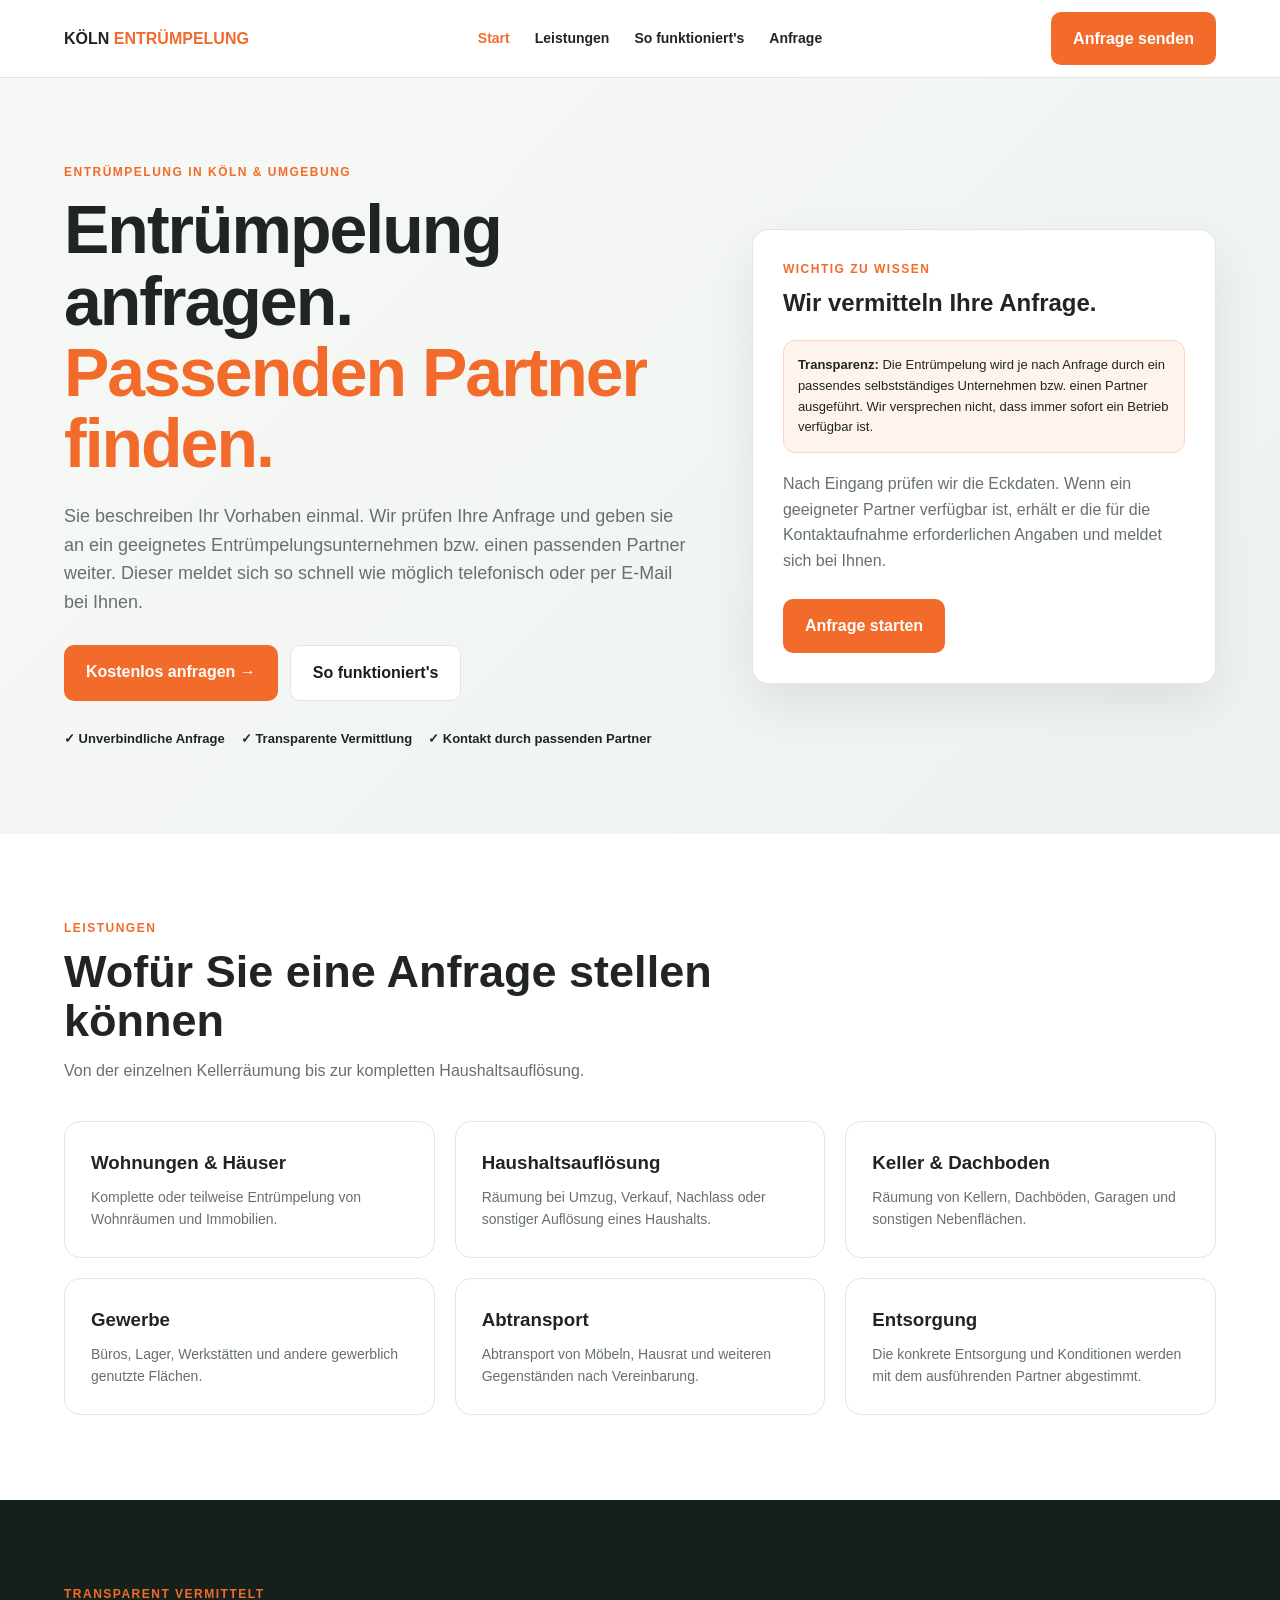
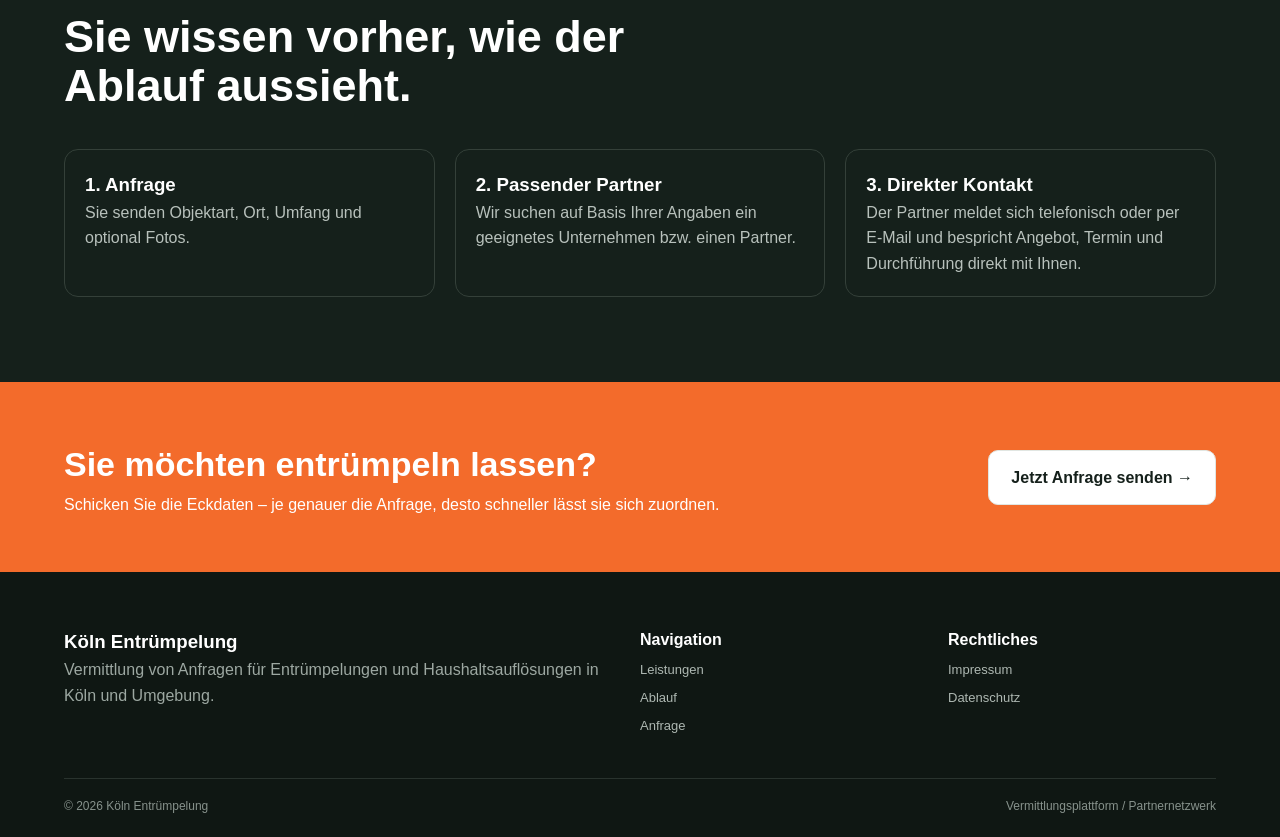
==== index.html @ b1b09a13 "Project Update" ====
<!doctype html><html lang="de"><head><meta charset="utf-8"><meta name="viewport" content="width=device-width,initial-scale=1"><title>Entrümpelung Köln | Anfrage an passende Partner</title><meta name="description" content="Entrümpelung in Köln anfragen. Wir leiten Ihre Anfrage transparent an ein passendes Entrümpelungsunternehmen bzw. einen Partner weiter, der sich schnellstmöglich bei Ihnen meldet."><link rel="stylesheet" href="css/style.css"></head><body>
<header class="header"><div class="container nav"><a class="logo" href="index.html">KÖLN <span>ENTRÜMPELUNG</span></a><button class="menu" id="menu">☰</button><nav id="nav"><a class="active" href="index.html">Start</a><a href="leistungen.html">Leistungen</a><a href="ablauf.html">So funktioniert's</a><a href="anfrage.html">Anfrage</a></nav><a class="btn" href="anfrage.html">Anfrage senden</a></div></header>
<main><section class="hero"><div class="container hero-grid"><div><div class="eyebrow">ENTRÜMPELUNG IN KÖLN & UMGEBUNG</div><h1>Entrümpelung anfragen.<br><span>Passenden Partner finden.</span></h1><p class="lead">Sie beschreiben Ihr Vorhaben einmal. Wir prüfen Ihre Anfrage und geben sie an ein geeignetes Entrümpelungsunternehmen bzw. einen passenden Partner weiter. Dieser meldet sich so schnell wie möglich telefonisch oder per E-Mail bei Ihnen.</p><div class="hero-actions"><a class="btn" href="anfrage.html">Kostenlos anfragen →</a><a class="btn alt" href="ablauf.html">So funktioniert's</a></div><div class="ticks"><span>✓ Unverbindliche Anfrage</span><span>✓ Transparente Vermittlung</span><span>✓ Kontakt durch passenden Partner</span></div></div><div class="card"><div class="eyebrow">WICHTIG ZU WISSEN</div><h2>Wir vermitteln Ihre Anfrage.</h2><div class="notice"><strong>Transparenz:</strong> Die Entrümpelung wird je nach Anfrage durch ein passendes selbstständiges Unternehmen bzw. einen Partner ausgeführt. Wir versprechen nicht, dass immer sofort ein Betrieb verfügbar ist.</div><p class="muted">Nach Eingang prüfen wir die Eckdaten. Wenn ein geeigneter Partner verfügbar ist, erhält er die für die Kontaktaufnahme erforderlichen Angaben und meldet sich bei Ihnen.</p><br><a class="btn" href="anfrage.html">Anfrage starten</a></div></div></section>
<section class="section"><div class="container"><div class="section-head"><div class="eyebrow">LEISTUNGEN</div><h2>Wofür Sie eine Anfrage stellen können</h2><p>Von der einzelnen Kellerräumung bis zur kompletten Haushaltsauflösung.</p></div><div class="grid3"><div class="service"><h3>Wohnungen & Häuser</h3><p>Komplette oder teilweise Entrümpelung von Wohnräumen und Immobilien.</p></div><div class="service"><h3>Haushaltsauflösung</h3><p>Räumung bei Umzug, Verkauf, Nachlass oder sonstiger Auflösung eines Haushalts.</p></div><div class="service"><h3>Keller & Dachboden</h3><p>Räumung von Kellern, Dachböden, Garagen und sonstigen Nebenflächen.</p></div><div class="service"><h3>Gewerbe</h3><p>Büros, Lager, Werkstätten und andere gewerblich genutzte Flächen.</p></div><div class="service"><h3>Abtransport</h3><p>Abtransport von Möbeln, Hausrat und weiteren Gegenständen nach Vereinbarung.</p></div><div class="service"><h3>Entsorgung</h3><p>Die konkrete Entsorgung und Konditionen werden mit dem ausführenden Partner abgestimmt.</p></div></div></div></section>
<section class="section transparency"><div class="container"><div class="section-head"><div class="eyebrow">TRANSPARENT VERMITTELT</div><h2>Sie wissen vorher, wie der Ablauf aussieht.</h2></div><div class="grid3"><div><h3>1. Anfrage</h3><p>Sie senden Objektart, Ort, Umfang und optional Fotos.</p></div><div><h3>2. Passender Partner</h3><p>Wir suchen auf Basis Ihrer Angaben ein geeignetes Unternehmen bzw. einen Partner.</p></div><div><h3>3. Direkter Kontakt</h3><p>Der Partner meldet sich telefonisch oder per E-Mail und bespricht Angebot, Termin und Durchführung direkt mit Ihnen.</p></div></div></div></section>
<section class="cta"><div class="container"><div><h2>Sie möchten entrümpeln lassen?</h2><p>Schicken Sie die Eckdaten – je genauer die Anfrage, desto schneller lässt sie sich zuordnen.</p></div><a class="btn alt" href="anfrage.html">Jetzt Anfrage senden →</a></div></section></main>
<footer><div class="container"><div class="footer-grid"><div><h3>Köln Entrümpelung</h3><p>Vermittlung von Anfragen für Entrümpelungen und Haushaltsauflösungen in Köln und Umgebung.</p></div><div><h4>Navigation</h4><a href="leistungen.html">Leistungen</a><a href="ablauf.html">Ablauf</a><a href="anfrage.html">Anfrage</a></div><div><h4>Rechtliches</h4><a href="impressum.html">Impressum</a><a href="datenschutz.html">Datenschutz</a></div></div><div class="legal"><span>© 2026 Köln Entrümpelung</span><span>Vermittlungsplattform / Partnernetzwerk</span></div></div></footer><script src="js/main.js"></script></body></html>
---- css/style.css ----
:root{--p:#f36b2b;--pd:#d9571d;--d:#15201b;--m:#66716b;--bg:#f5f7f5;--b:#e1e6e2;--w:#fff;--r:16px}*{box-sizing:border-box;margin:0;padding:0}body{font-family:Arial,sans-serif;color:#202522;line-height:1.6}a{text-decoration:none;color:inherit}.container{width:min(1160px,90%);margin:auto}.header{height:78px;border-bottom:1px solid var(--b);background:#fff;position:sticky;top:0;z-index:10}.nav{height:100%;display:flex;align-items:center;justify-content:space-between}.logo{font-weight:800}.logo span{color:var(--p)}nav{display:flex;gap:25px;font-weight:700;font-size:14px}nav a:hover,nav a.active{color:var(--p)}.btn{display:inline-block;background:var(--p);color:#fff;padding:14px 22px;border-radius:10px;font-weight:700;border:0;cursor:pointer}.btn:hover{background:var(--pd)}.btn.alt{background:#fff;color:var(--d);border:1px solid var(--b)}.hero{background:linear-gradient(135deg,#f7f9f7,#edf2ee);padding:85px 0}.hero-grid{display:grid;grid-template-columns:1.15fr .85fr;gap:60px;align-items:center}.eyebrow{font-size:12px;letter-spacing:1.5px;font-weight:800;color:var(--p)}h1{font-size:clamp(42px,6vw,68px);line-height:1.05;letter-spacing:-2px;margin:12px 0 22px}h1 span{color:var(--p)}.lead{font-size:18px;color:var(--m);max-width:650px}.hero-actions{display:flex;gap:12px;margin:28px 0}.ticks{display:flex;gap:16px;flex-wrap:wrap;font-size:13px;font-weight:700}.card{background:#fff;border:1px solid var(--b);border-radius:var(--r);padding:30px;box-shadow:0 20px 50px rgba(0,0,0,.08)}.card h2{margin:5px 0 18px}.notice{background:#fff4ed;border:1px solid #ffd4bd;border-radius:12px;padding:14px;margin-bottom:18px;font-size:13px}.section{padding:85px 0}.section.gray{background:var(--bg)}.section-head{max-width:700px;margin-bottom:38px}.section h2{font-size:clamp(30px,4vw,45px);line-height:1.1;margin:8px 0 12px}.section-head p,.muted{color:var(--m)}.grid3{display:grid;grid-template-columns:repeat(3,1fr);gap:20px}.service{border:1px solid var(--b);border-radius:var(--r);padding:26px}.service h3{margin-bottom:8px}.service p{color:var(--m);font-size:14px}.steps{display:grid;grid-template-columns:repeat(4,1fr);gap:20px}.step{padding:24px;border-left:3px solid var(--p);background:#fff;border-radius:0 12px 12px 0}.step strong{color:var(--p)}.transparency{background:var(--d);color:#fff}.transparency p{color:#b8c1bc}.transparency .grid3>div{padding:20px;border:1px solid #344039;border-radius:14px}.form-grid{display:grid;grid-template-columns:1fr 1fr;gap:14px}label{display:block;font-size:13px;font-weight:700;margin:12px 0 5px}input,select,textarea{width:100%;padding:13px;border:1px solid var(--b);border-radius:9px;font:inherit;background:#fff}textarea{min-height:130px;resize:vertical}.full{grid-column:1/-1}.consent{display:flex;gap:9px;align-items:flex-start;margin:18px 0;font-size:12px;color:var(--m)}.consent input{width:auto;margin-top:4px}.page-hero{padding:65px 0;background:var(--bg)}.page-hero h1{font-size:48px}.price{font-size:30px;font-weight:800;margin-top:12px}.cta{background:var(--p);color:#fff;padding:55px 0}.cta .container{display:flex;justify-content:space-between;align-items:center;gap:25px}.cta h2{font-size:34px}footer{background:#0f1713;color:#fff;padding:55px 0 20px}.footer-grid{display:grid;grid-template-columns:2fr 1fr 1fr;gap:40px}.footer-grid a{display:block;color:#aeb8b2;margin:7px 0;font-size:13px}.footer-grid p{color:#9da8a2}.legal{border-top:1px solid #29332e;margin-top:35px;padding-top:18px;display:flex;justify-content:space-between;color:#87928c;font-size:12px}.menu{display:none}.status{display:none;margin-top:15px;padding:12px;border-radius:8px;background:#eef8f0}.small{font-size:12px;color:var(--m)}@media(max-width:820px){nav{display:none;position:absolute;top:78px;left:0;width:100%;background:#fff;padding:22px 5%;flex-direction:column}.open{display:flex}.menu{display:block;background:none;border:0;font-size:25px}.hero-grid,.grid3,.steps,.footer-grid{grid-template-columns:1fr}.form-grid{grid-template-columns:1fr}.full{grid-column:auto}.hero-actions,.cta .container{flex-direction:column;align-items:flex-start}.hero{padding:55px 0}.section{padding:65px 0}}
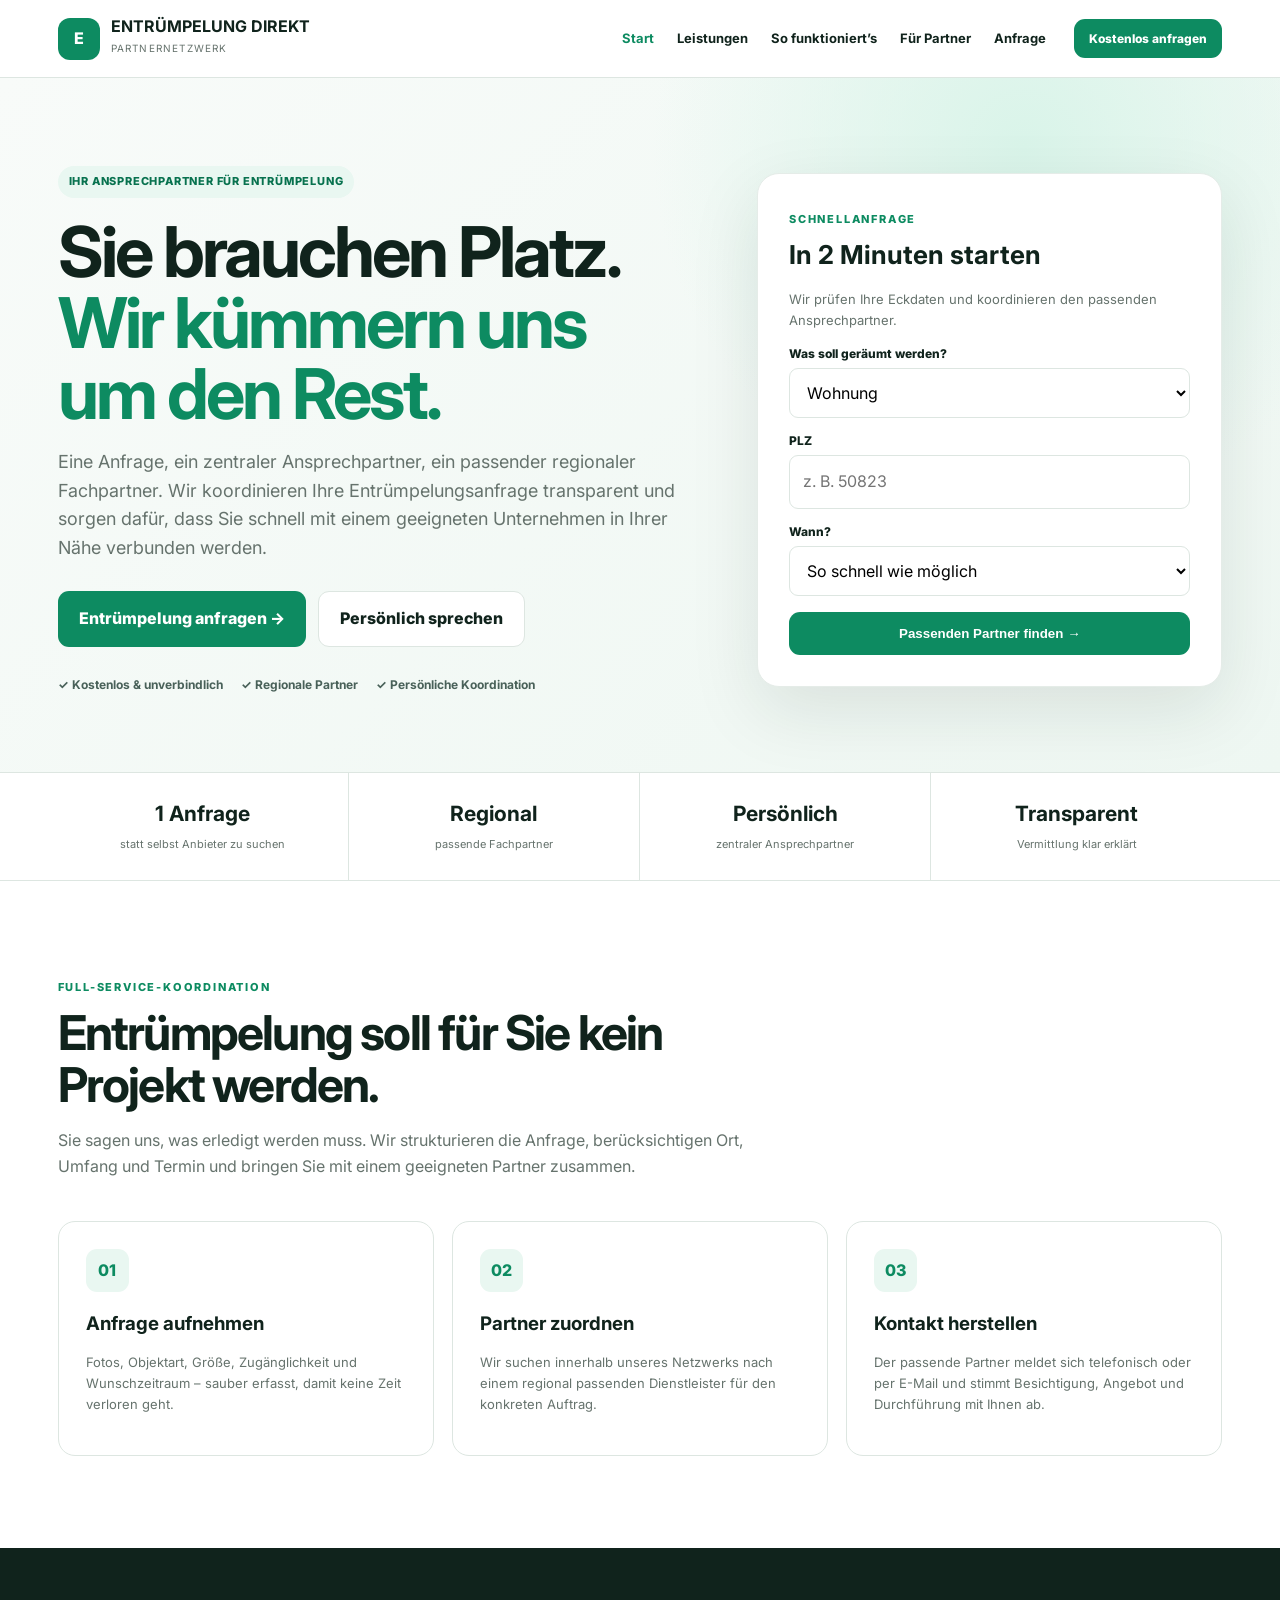
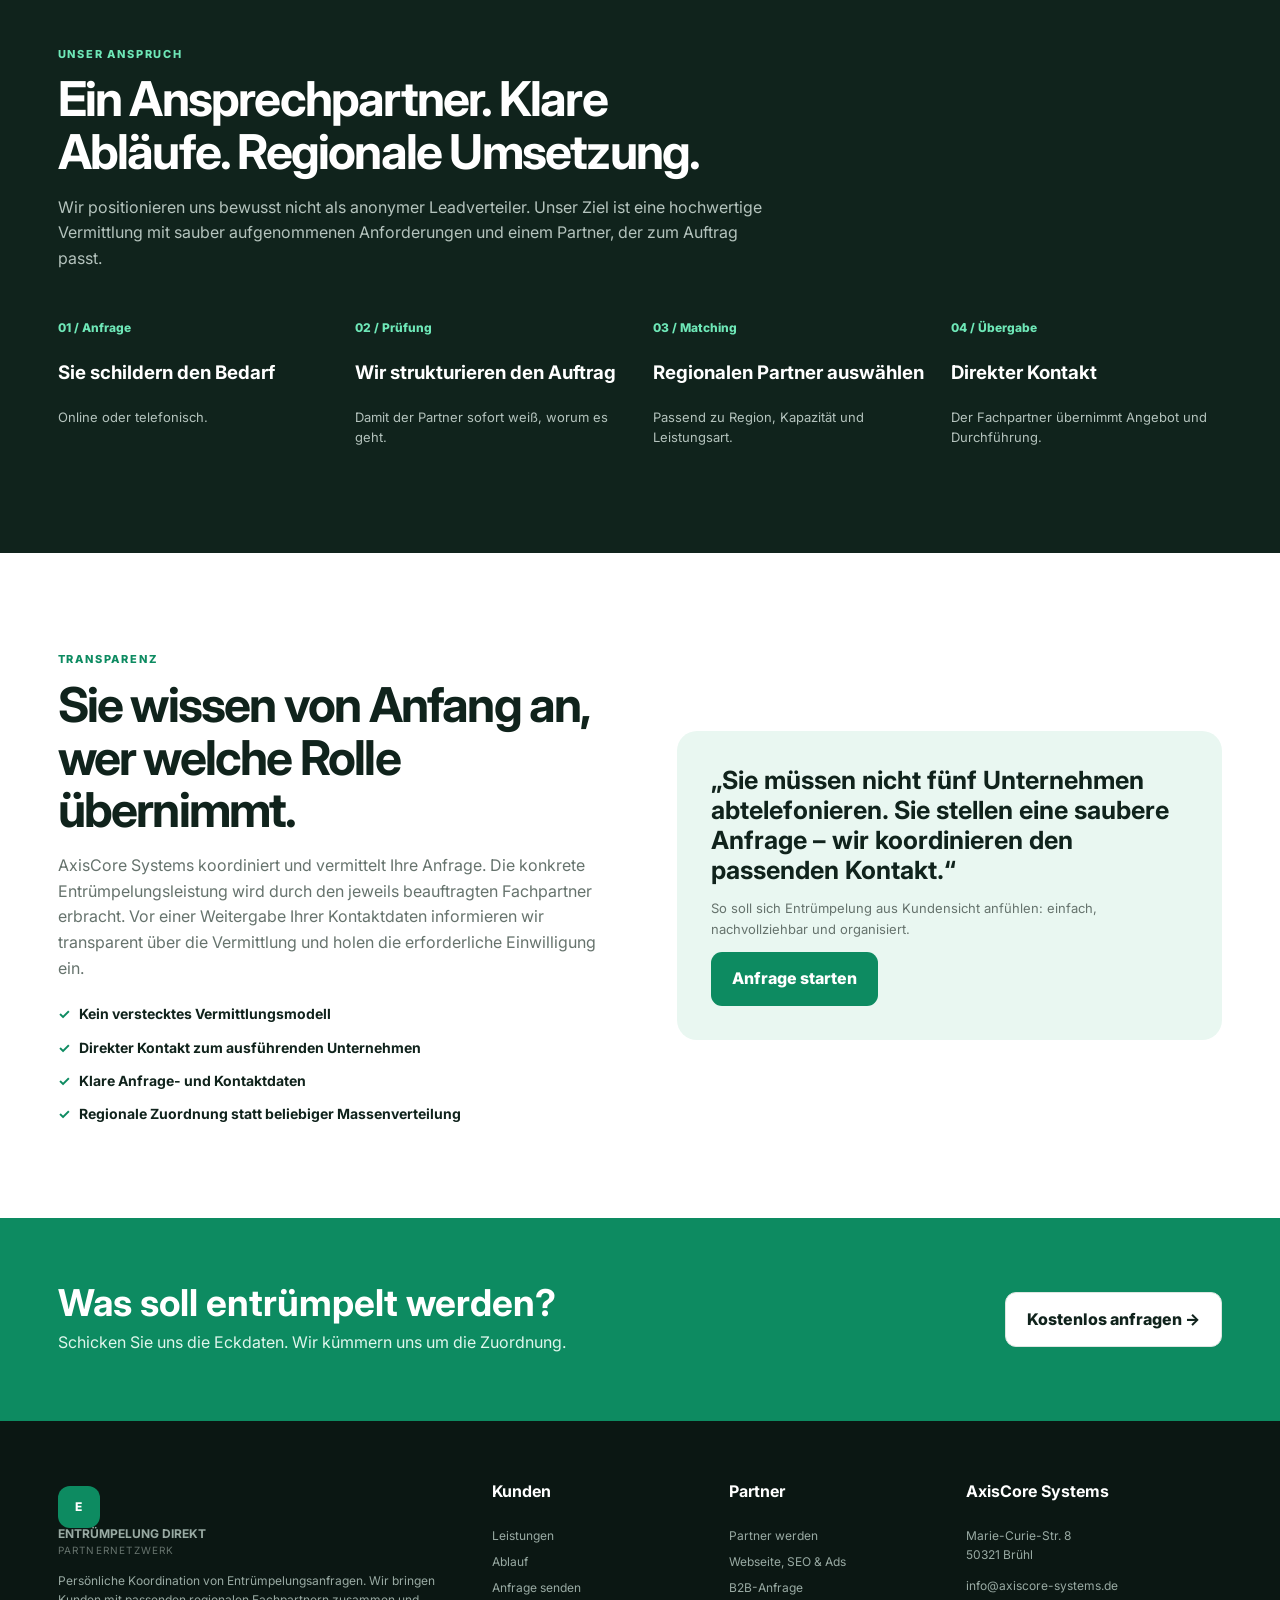
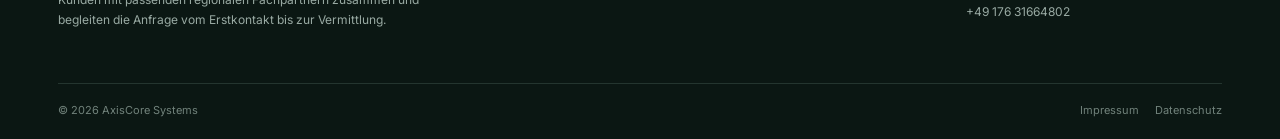
==== commit 439e3849: "Project Update" ====
--- a/index.html
+++ b/index.html
@@ -1,7 +1 @@
-<!doctype html><html lang="de"><head><meta charset="utf-8"><meta name="viewport" content="width=device-width,initial-scale=1"><title>Entrümpelung Köln | Anfrage an passende Partner</title><meta name="description" content="Entrümpelung in Köln anfragen. Wir leiten Ihre Anfrage transparent an ein passendes Entrümpelungsunternehmen bzw. einen Partner weiter, der sich schnellstmöglich bei Ihnen meldet."><link rel="stylesheet" href="css/style.css"></head><body>
-<header class="header"><div class="container nav"><a class="logo" href="index.html">KÖLN <span>ENTRÜMPELUNG</span></a><button class="menu" id="menu">☰</button><nav id="nav"><a class="active" href="index.html">Start</a><a href="leistungen.html">Leistungen</a><a href="ablauf.html">So funktioniert's</a><a href="anfrage.html">Anfrage</a></nav><a class="btn" href="anfrage.html">Anfrage senden</a></div></header>
-<main><section class="hero"><div class="container hero-grid"><div><div class="eyebrow">ENTRÜMPELUNG IN KÖLN & UMGEBUNG</div><h1>Entrümpelung anfragen.<br><span>Passenden Partner finden.</span></h1><p class="lead">Sie beschreiben Ihr Vorhaben einmal. Wir prüfen Ihre Anfrage und geben sie an ein geeignetes Entrümpelungsunternehmen bzw. einen passenden Partner weiter. Dieser meldet sich so schnell wie möglich telefonisch oder per E-Mail bei Ihnen.</p><div class="hero-actions"><a class="btn" href="anfrage.html">Kostenlos anfragen →</a><a class="btn alt" href="ablauf.html">So funktioniert's</a></div><div class="ticks"><span>✓ Unverbindliche Anfrage</span><span>✓ Transparente Vermittlung</span><span>✓ Kontakt durch passenden Partner</span></div></div><div class="card"><div class="eyebrow">WICHTIG ZU WISSEN</div><h2>Wir vermitteln Ihre Anfrage.</h2><div class="notice"><strong>Transparenz:</strong> Die Entrümpelung wird je nach Anfrage durch ein passendes selbstständiges Unternehmen bzw. einen Partner ausgeführt. Wir versprechen nicht, dass immer sofort ein Betrieb verfügbar ist.</div><p class="muted">Nach Eingang prüfen wir die Eckdaten. Wenn ein geeigneter Partner verfügbar ist, erhält er die für die Kontaktaufnahme erforderlichen Angaben und meldet sich bei Ihnen.</p><br><a class="btn" href="anfrage.html">Anfrage starten</a></div></div></section>
-<section class="section"><div class="container"><div class="section-head"><div class="eyebrow">LEISTUNGEN</div><h2>Wofür Sie eine Anfrage stellen können</h2><p>Von der einzelnen Kellerräumung bis zur kompletten Haushaltsauflösung.</p></div><div class="grid3"><div class="service"><h3>Wohnungen & Häuser</h3><p>Komplette oder teilweise Entrümpelung von Wohnräumen und Immobilien.</p></div><div class="service"><h3>Haushaltsauflösung</h3><p>Räumung bei Umzug, Verkauf, Nachlass oder sonstiger Auflösung eines Haushalts.</p></div><div class="service"><h3>Keller & Dachboden</h3><p>Räumung von Kellern, Dachböden, Garagen und sonstigen Nebenflächen.</p></div><div class="service"><h3>Gewerbe</h3><p>Büros, Lager, Werkstätten und andere gewerblich genutzte Flächen.</p></div><div class="service"><h3>Abtransport</h3><p>Abtransport von Möbeln, Hausrat und weiteren Gegenständen nach Vereinbarung.</p></div><div class="service"><h3>Entsorgung</h3><p>Die konkrete Entsorgung und Konditionen werden mit dem ausführenden Partner abgestimmt.</p></div></div></div></section>
-<section class="section transparency"><div class="container"><div class="section-head"><div class="eyebrow">TRANSPARENT VERMITTELT</div><h2>Sie wissen vorher, wie der Ablauf aussieht.</h2></div><div class="grid3"><div><h3>1. Anfrage</h3><p>Sie senden Objektart, Ort, Umfang und optional Fotos.</p></div><div><h3>2. Passender Partner</h3><p>Wir suchen auf Basis Ihrer Angaben ein geeignetes Unternehmen bzw. einen Partner.</p></div><div><h3>3. Direkter Kontakt</h3><p>Der Partner meldet sich telefonisch oder per E-Mail und bespricht Angebot, Termin und Durchführung direkt mit Ihnen.</p></div></div></div></section>
-<section class="cta"><div class="container"><div><h2>Sie möchten entrümpeln lassen?</h2><p>Schicken Sie die Eckdaten – je genauer die Anfrage, desto schneller lässt sie sich zuordnen.</p></div><a class="btn alt" href="anfrage.html">Jetzt Anfrage senden →</a></div></section></main>
-<footer><div class="container"><div class="footer-grid"><div><h3>Köln Entrümpelung</h3><p>Vermittlung von Anfragen für Entrümpelungen und Haushaltsauflösungen in Köln und Umgebung.</p></div><div><h4>Navigation</h4><a href="leistungen.html">Leistungen</a><a href="ablauf.html">Ablauf</a><a href="anfrage.html">Anfrage</a></div><div><h4>Rechtliches</h4><a href="impressum.html">Impressum</a><a href="datenschutz.html">Datenschutz</a></div></div><div class="legal"><span>© 2026 Köln Entrümpelung</span><span>Vermittlungsplattform / Partnernetzwerk</span></div></div></footer><script src="js/main.js"></script></body></html>
+<!doctype html><html lang="de"><head><meta charset="utf-8"><meta name="viewport" content="width=device-width,initial-scale=1"><title>Entrümpelung vermitteln lassen | Regionaler Fachpartner</title><meta name="description" content="Entrümpelungsanfrage zentral stellen und mit einem passenden regionalen Fachpartner verbunden werden."><link rel="stylesheet" href="css/style.css"></head><body><header class="header"><div class="container nav"><a class="brand" href="index.html"><span class="mark">E</span><span><b>ENTRÜMPELUNG DIREKT</b><small>PARTNERNETZWERK</small></span></a><button class="menu" id="menuButton" aria-label="Menü">☰</button><nav id="navigation"><a href="index.html" class="active">Start</a><a href="leistungen.html" class="">Leistungen</a><a href="ablauf.html" class="">So funktioniert’s</a><a href="b2b.html" class="">Für Partner</a><a href="anfrage.html" class="">Anfrage</a></nav><a class="btn small" href="anfrage.html">Kostenlos anfragen</a></div></header><main><section class="hero"><div class="container hero-grid"><div><span class="kicker">Ihr Ansprechpartner für Entrümpelung</span><h1>Sie brauchen Platz.<br><span>Wir kümmern uns um den Rest.</span></h1><p class="lead">Eine Anfrage, ein zentraler Ansprechpartner, ein passender regionaler Fachpartner. Wir koordinieren Ihre Entrümpelungsanfrage transparent und sorgen dafür, dass Sie schnell mit einem geeigneten Unternehmen in Ihrer Nähe verbunden werden.</p><div class="actions"><a class="btn" href="anfrage.html">Entrümpelung anfragen →</a><a class="btn ghost" href="tel:+4917631664802">Persönlich sprechen</a></div><div class="micro"><span>✓ Kostenlos & unverbindlich</span><span>✓ Regionale Partner</span><span>✓ Persönliche Koordination</span></div></div><div class="panel"><span class="eyebrow">Schnellanfrage</span><h2>In 2 Minuten starten</h2><p>Wir prüfen Ihre Eckdaten und koordinieren den passenden Ansprechpartner.</p><form class="form" action="anfrage.html"><label>Was soll geräumt werden?</label><select><option>Wohnung</option><option>Haus</option><option>Keller / Dachboden</option><option>Garage</option><option>Gewerbe</option></select><label>PLZ</label><input placeholder="z. B. 50823"><label>Wann?</label><select><option>So schnell wie möglich</option><option>In den nächsten 7 Tagen</option><option>In den nächsten 30 Tagen</option><option>Termin flexibel</option></select><button class="btn" style="width:100%;margin-top:16px">Passenden Partner finden →</button></form></div></div></section><section class="trust"><div class="container trust-grid"><div><b>1 Anfrage</b><span>statt selbst Anbieter zu suchen</span></div><div><b>Regional</b><span>passende Fachpartner</span></div><div><b>Persönlich</b><span>zentraler Ansprechpartner</span></div><div><b>Transparent</b><span>Vermittlung klar erklärt</span></div></div></section><section class="section"><div class="container"><div class="head"><span class="eyebrow">Full-Service-Koordination</span><h2>Entrümpelung soll für Sie kein Projekt werden.</h2><p>Sie sagen uns, was erledigt werden muss. Wir strukturieren die Anfrage, berücksichtigen Ort, Umfang und Termin und bringen Sie mit einem geeigneten Partner zusammen.</p></div><div class="cards"><div class="card"><div class="ico">01</div><h3>Anfrage aufnehmen</h3><p>Fotos, Objektart, Größe, Zugänglichkeit und Wunschzeitraum – sauber erfasst, damit keine Zeit verloren geht.</p></div><div class="card"><div class="ico">02</div><h3>Partner zuordnen</h3><p>Wir suchen innerhalb unseres Netzwerks nach einem regional passenden Dienstleister für den konkreten Auftrag.</p></div><div class="card"><div class="ico">03</div><h3>Kontakt herstellen</h3><p>Der passende Partner meldet sich telefonisch oder per E-Mail und stimmt Besichtigung, Angebot und Durchführung mit Ihnen ab.</p></div></div></div></section><section class="section dark"><div class="container"><div class="head"><span class="eyebrow">Unser Anspruch</span><h2>Ein Ansprechpartner. Klare Abläufe. Regionale Umsetzung.</h2><p>Wir positionieren uns bewusst nicht als anonymer Leadverteiler. Unser Ziel ist eine hochwertige Vermittlung mit sauber aufgenommenen Anforderungen und einem Partner, der zum Auftrag passt.</p></div><div class="steps"><div class="step"><span class="num">01 / Anfrage</span><h3>Sie schildern den Bedarf</h3><p>Online oder telefonisch.</p></div><div class="step"><span class="num">02 / Prüfung</span><h3>Wir strukturieren den Auftrag</h3><p>Damit der Partner sofort weiß, worum es geht.</p></div><div class="step"><span class="num">03 / Matching</span><h3>Regionalen Partner auswählen</h3><p>Passend zu Region, Kapazität und Leistungsart.</p></div><div class="step"><span class="num">04 / Übergabe</span><h3>Direkter Kontakt</h3><p>Der Fachpartner übernimmt Angebot und Durchführung.</p></div></div></div></section><section class="section"><div class="container split"><div><span class="eyebrow">Transparenz</span><h2>Sie wissen von Anfang an, wer welche Rolle übernimmt.</h2><p>AxisCore Systems koordiniert und vermittelt Ihre Anfrage. Die konkrete Entrümpelungsleistung wird durch den jeweils beauftragten Fachpartner erbracht. Vor einer Weitergabe Ihrer Kontaktdaten informieren wir transparent über die Vermittlung und holen die erforderliche Einwilligung ein.</p><div class="feature-list"><div>Kein verstecktes Vermittlungsmodell</div><div>Direkter Kontakt zum ausführenden Unternehmen</div><div>Klare Anfrage- und Kontaktdaten</div><div>Regionale Zuordnung statt beliebiger Massenverteilung</div></div></div><div class="quote"><strong>„Sie müssen nicht fünf Unternehmen abtelefonieren. Sie stellen eine saubere Anfrage – wir koordinieren den passenden Kontakt.“</strong><p>So soll sich Entrümpelung aus Kundensicht anfühlen: einfach, nachvollziehbar und organisiert.</p><a class="btn" href="anfrage.html">Anfrage starten</a></div></div></section><section class="cta"><div class="container cta-row"><div><h2>Was soll entrümpelt werden?</h2><p>Schicken Sie uns die Eckdaten. Wir kümmern uns um die Zuordnung.</p></div><a class="btn ghost" href="anfrage.html">Kostenlos anfragen →</a></div></section></main><footer><div class="container foot"><div><a class="brand" href="index.html"><span class="mark">E</span><span><b>ENTRÜMPELUNG DIREKT</b><small>PARTNERNETZWERK</small></span></a><p>Persönliche Koordination von Entrümpelungsanfragen. Wir bringen Kunden mit passenden regionalen Fachpartnern zusammen und begleiten die Anfrage vom Erstkontakt bis zur Vermittlung.</p></div><div><h4>Kunden</h4><a href="leistungen.html">Leistungen</a><a href="ablauf.html">Ablauf</a><a href="anfrage.html">Anfrage senden</a></div><div><h4>Partner</h4><a href="b2b.html">Partner werden</a><a href="b2b.html#marketing">Webseite, SEO & Ads</a><a href="b2b.html#anmeldung">B2B-Anfrage</a></div><div><h4>AxisCore Systems</h4><p>Marie-Curie-Str. 8<br>50321 Brühl</p><a href="mailto:info@axiscore-systems.de">info@axiscore-systems.de</a><a href="tel:+4917631664802">+49 176 31664802</a></div></div><div class="container bottom"><span>© 2026 AxisCore Systems</span><div><a href="impressum.html">Impressum</a><a href="datenschutz.html">Datenschutz</a></div></div></footer><script src="js/main.js"></script></body></html>
--- a/css/style.css
+++ b/css/style.css
@@ -1 +1,4 @@
-:root{--p:#f36b2b;--pd:#d9571d;--d:#15201b;--m:#66716b;--bg:#f5f7f5;--b:#e1e6e2;--w:#fff;--r:16px}*{box-sizing:border-box;margin:0;padding:0}body{font-family:Arial,sans-serif;color:#202522;line-height:1.6}a{text-decoration:none;color:inherit}.container{width:min(1160px,90%);margin:auto}.header{height:78px;border-bottom:1px solid var(--b);background:#fff;position:sticky;top:0;z-index:10}.nav{height:100%;display:flex;align-items:center;justify-content:space-between}.logo{font-weight:800}.logo span{color:var(--p)}nav{display:flex;gap:25px;font-weight:700;font-size:14px}nav a:hover,nav a.active{color:var(--p)}.btn{display:inline-block;background:var(--p);color:#fff;padding:14px 22px;border-radius:10px;font-weight:700;border:0;cursor:pointer}.btn:hover{background:var(--pd)}.btn.alt{background:#fff;color:var(--d);border:1px solid var(--b)}.hero{background:linear-gradient(135deg,#f7f9f7,#edf2ee);padding:85px 0}.hero-grid{display:grid;grid-template-columns:1.15fr .85fr;gap:60px;align-items:center}.eyebrow{font-size:12px;letter-spacing:1.5px;font-weight:800;color:var(--p)}h1{font-size:clamp(42px,6vw,68px);line-height:1.05;letter-spacing:-2px;margin:12px 0 22px}h1 span{color:var(--p)}.lead{font-size:18px;color:var(--m);max-width:650px}.hero-actions{display:flex;gap:12px;margin:28px 0}.ticks{display:flex;gap:16px;flex-wrap:wrap;font-size:13px;font-weight:700}.card{background:#fff;border:1px solid var(--b);border-radius:var(--r);padding:30px;box-shadow:0 20px 50px rgba(0,0,0,.08)}.card h2{margin:5px 0 18px}.notice{background:#fff4ed;border:1px solid #ffd4bd;border-radius:12px;padding:14px;margin-bottom:18px;font-size:13px}.section{padding:85px 0}.section.gray{background:var(--bg)}.section-head{max-width:700px;margin-bottom:38px}.section h2{font-size:clamp(30px,4vw,45px);line-height:1.1;margin:8px 0 12px}.section-head p,.muted{color:var(--m)}.grid3{display:grid;grid-template-columns:repeat(3,1fr);gap:20px}.service{border:1px solid var(--b);border-radius:var(--r);padding:26px}.service h3{margin-bottom:8px}.service p{color:var(--m);font-size:14px}.steps{display:grid;grid-template-columns:repeat(4,1fr);gap:20px}.step{padding:24px;border-left:3px solid var(--p);background:#fff;border-radius:0 12px 12px 0}.step strong{color:var(--p)}.transparency{background:var(--d);color:#fff}.transparency p{color:#b8c1bc}.transparency .grid3>div{padding:20px;border:1px solid #344039;border-radius:14px}.form-grid{display:grid;grid-template-columns:1fr 1fr;gap:14px}label{display:block;font-size:13px;font-weight:700;margin:12px 0 5px}input,select,textarea{width:100%;padding:13px;border:1px solid var(--b);border-radius:9px;font:inherit;background:#fff}textarea{min-height:130px;resize:vertical}.full{grid-column:1/-1}.consent{display:flex;gap:9px;align-items:flex-start;margin:18px 0;font-size:12px;color:var(--m)}.consent input{width:auto;margin-top:4px}.page-hero{padding:65px 0;background:var(--bg)}.page-hero h1{font-size:48px}.price{font-size:30px;font-weight:800;margin-top:12px}.cta{background:var(--p);color:#fff;padding:55px 0}.cta .container{display:flex;justify-content:space-between;align-items:center;gap:25px}.cta h2{font-size:34px}footer{background:#0f1713;color:#fff;padding:55px 0 20px}.footer-grid{display:grid;grid-template-columns:2fr 1fr 1fr;gap:40px}.footer-grid a{display:block;color:#aeb8b2;margin:7px 0;font-size:13px}.footer-grid p{color:#9da8a2}.legal{border-top:1px solid #29332e;margin-top:35px;padding-top:18px;display:flex;justify-content:space-between;color:#87928c;font-size:12px}.menu{display:none}.status{display:none;margin-top:15px;padding:12px;border-radius:8px;background:#eef8f0}.small{font-size:12px;color:var(--m)}@media(max-width:820px){nav{display:none;position:absolute;top:78px;left:0;width:100%;background:#fff;padding:22px 5%;flex-direction:column}.open{display:flex}.menu{display:block;background:none;border:0;font-size:25px}.hero-grid,.grid3,.steps,.footer-grid{grid-template-columns:1fr}.form-grid{grid-template-columns:1fr}.full{grid-column:auto}.hero-actions,.cta .container{flex-direction:column;align-items:flex-start}.hero{padding:55px 0}.section{padding:65px 0}}
+@import url('https://fonts.googleapis.com/css2?family=Inter:wght@400;500;600;700;800&display=swap');
+:root{--ink:#10231c;--ink2:#19352b;--green:#0d8b61;--green2:#08724f;--mint:#e9f7f1;--orange:#ff7a32;--paper:#f7f9f7;--muted:#66736d;--line:#dde6e1;--white:#fff;--shadow:0 24px 70px rgba(16,35,28,.10)}*{box-sizing:border-box}html{scroll-behavior:smooth}body{margin:0;font-family:Inter,Arial,sans-serif;color:var(--ink);line-height:1.6;background:#fff}a{text-decoration:none;color:inherit}.container{width:min(1180px,91%);margin:auto}.header{height:78px;position:sticky;top:0;z-index:50;background:rgba(255,255,255,.96);backdrop-filter:blur(12px);border-bottom:1px solid var(--line)}.nav{height:100%;display:flex;align-items:center;gap:28px}.brand{display:flex;align-items:center;gap:11px;margin-right:auto}.mark{width:42px;height:42px;border-radius:12px;background:var(--green);color:#fff;display:grid;place-items:center;font-weight:800}.brand b{display:block;line-height:1}.brand small{font-size:10px;letter-spacing:1.2px;color:var(--muted)}nav{display:flex;gap:23px;align-items:center}nav a{font-size:13px;font-weight:700}nav a:hover,nav a.active{color:var(--green)}.menu{display:none;border:0;background:none;font-size:26px}.btn{display:inline-flex;align-items:center;justify-content:center;border:0;border-radius:11px;background:var(--green);color:#fff;padding:14px 21px;font-weight:800;cursor:pointer;transition:.2s}.btn:hover{background:var(--green2);transform:translateY(-1px)}.btn.orange{background:var(--orange)}.btn.ghost{background:#fff;color:var(--ink);border:1px solid var(--line)}.btn.small{padding:10px 15px;font-size:12px}.hero{padding:88px 0 78px;background:radial-gradient(circle at 80% 10%,#d9f4e9 0,transparent 31%),linear-gradient(135deg,#f8fbf9,#eef7f2)}.hero-grid{display:grid;grid-template-columns:1.15fr .85fr;gap:70px;align-items:center}.kicker{display:inline-flex;padding:7px 11px;border-radius:999px;background:var(--mint);color:var(--green2);font-size:11px;font-weight:800;letter-spacing:.8px;text-transform:uppercase}.hero h1,.page-hero h1{font-size:clamp(42px,5.7vw,70px);line-height:1.02;letter-spacing:-3px;margin:18px 0}.hero h1 span{color:var(--green)}.lead{font-size:18px;color:var(--muted);max-width:680px}.actions{display:flex;gap:12px;flex-wrap:wrap;margin:28px 0}.micro{display:flex;gap:18px;flex-wrap:wrap;font-size:12px;font-weight:700;color:#496159}.panel{background:#fff;border:1px solid #e5ece8;border-radius:22px;padding:31px;box-shadow:var(--shadow)}.panel h2{margin:4px 0 5px;font-size:26px}.panel p{color:var(--muted);font-size:13px}.form label{display:block;font-size:12px;font-weight:800;margin:13px 0 5px}.form input,.form select,.form textarea{width:100%;padding:13px;border:1px solid var(--line);border-radius:9px;font:inherit;background:#fff}.form textarea{min-height:130px;resize:vertical}.form .check{display:flex;gap:9px;align-items:flex-start;font-size:11px;color:var(--muted);font-weight:500}.form .check input{width:auto;margin-top:5px}.trust{border-block:1px solid var(--line)}.trust-grid{display:grid;grid-template-columns:repeat(4,1fr)}.trust-grid div{text-align:center;padding:24px;border-right:1px solid var(--line)}.trust-grid div:last-child{border:0}.trust b{display:block;font-size:21px}.trust span{font-size:11px;color:var(--muted)}.section{padding:92px 0}.soft{background:var(--paper)}.dark{background:var(--ink);color:#fff}.head{max-width:720px;margin-bottom:42px}.eyebrow{font-size:11px;text-transform:uppercase;letter-spacing:1.8px;font-weight:800;color:var(--green)}.dark .eyebrow{color:#6ee7b7}.head h2,.split h2{font-size:clamp(32px,4vw,48px);line-height:1.1;letter-spacing:-1.8px;margin:8px 0 13px}.head p,.split p{color:var(--muted)}.dark .head p,.dark .card p{color:#b4c3bd}.cards{display:grid;grid-template-columns:repeat(3,1fr);gap:18px}.card{border:1px solid var(--line);border-radius:17px;padding:27px;background:#fff}.dark .card{background:var(--ink2);border-color:#2a493e}.card .ico{width:43px;height:43px;border-radius:11px;background:var(--mint);color:var(--green);display:grid;place-items:center;font-weight:800;margin-bottom:17px}.card h3{margin:0 0 8px}.card p{font-size:13px;color:var(--muted)}.card a{font-size:12px;color:var(--green);font-weight:800}.steps{display:grid;grid-template-columns:repeat(4,1fr);gap:26px}.step .num{font-size:12px;font-weight:800;color:#6ee7b7}.step p{font-size:13px;color:#b4c3bd}.split{display:grid;grid-template-columns:1fr 1fr;gap:75px;align-items:center}.feature-list{display:grid;gap:11px;margin-top:22px}.feature-list div{font-size:14px;font-weight:700}.feature-list div:before{content:'✓';color:var(--green);margin-right:9px}.quote{padding:34px;border-radius:20px;background:var(--mint)}.quote strong{font-size:25px;line-height:1.2;display:block;margin-bottom:10px}.quote p{font-size:13px}.cta{padding:65px 0;background:var(--green);color:#fff}.cta-row{display:flex;justify-content:space-between;align-items:center;gap:30px}.cta h2{font-size:37px;line-height:1.1;margin:0 0 7px}.cta p{margin:0;color:#dff6ec}.page-hero{padding:72px 0;background:linear-gradient(135deg,#f6faf7,#edf6f1)}.page-hero h1{font-size:clamp(38px,5vw,58px)}.page-hero p{max-width:750px;color:var(--muted);font-size:17px}.stat-grid{display:grid;grid-template-columns:repeat(3,1fr);gap:18px}.stat{background:var(--paper);border-radius:16px;padding:28px}.stat b{font-size:24px;display:block}.stat span{font-size:12px;color:var(--muted)}.b2b-hero{background:radial-gradient(circle at 80% 20%,rgba(255,122,50,.18),transparent 30%),var(--ink);color:#fff}.b2b-hero .lead{color:#b8c8c1}.b2b-hero .kicker{background:#29463c;color:#8ff0c9}.price{font-size:27px;font-weight:800;margin:10px 0}.notice{border-left:3px solid var(--green);padding:12px 15px;background:var(--paper);font-size:12px;color:var(--muted)}footer{background:#0b1713;color:#fff;padding:58px 0 20px}.foot{display:grid;grid-template-columns:2fr 1fr 1fr 1.3fr;gap:40px}.foot p,.foot a{color:#99aaa3;font-size:12px}.foot a{display:block;margin:7px 0}.foot h4{margin-top:0}.bottom{border-top:1px solid #24352f;margin-top:42px;padding-top:18px;display:flex;justify-content:space-between;color:#71827b;font-size:11px}.bottom div{display:flex;gap:16px}.toast{display:none;margin-top:15px;padding:12px;border-radius:9px;background:var(--mint);font-size:12px;color:var(--green2)}
+@media(max-width:900px){nav{display:none;position:absolute;top:78px;left:0;right:0;background:#fff;padding:20px 5%;flex-direction:column;align-items:flex-start;border-bottom:1px solid var(--line)}nav.open{display:flex}.menu{display:block}.nav>.btn{display:none}.hero-grid,.split{grid-template-columns:1fr}.cards{grid-template-columns:1fr 1fr}.steps{grid-template-columns:1fr 1fr}.foot{grid-template-columns:1fr 1fr}.hero{padding-top:58px}}
+@media(max-width:560px){.cards,.steps,.stat-grid,.foot{grid-template-columns:1fr}.trust-grid{grid-template-columns:1fr 1fr}.hero h1,.page-hero h1{letter-spacing:-2px}.section{padding:68px 0}.cta-row{align-items:flex-start;flex-direction:column}.actions{flex-direction:column}.actions .btn{width:100%}.panel{padding:23px}.bottom{flex-direction:column;gap:12px}}
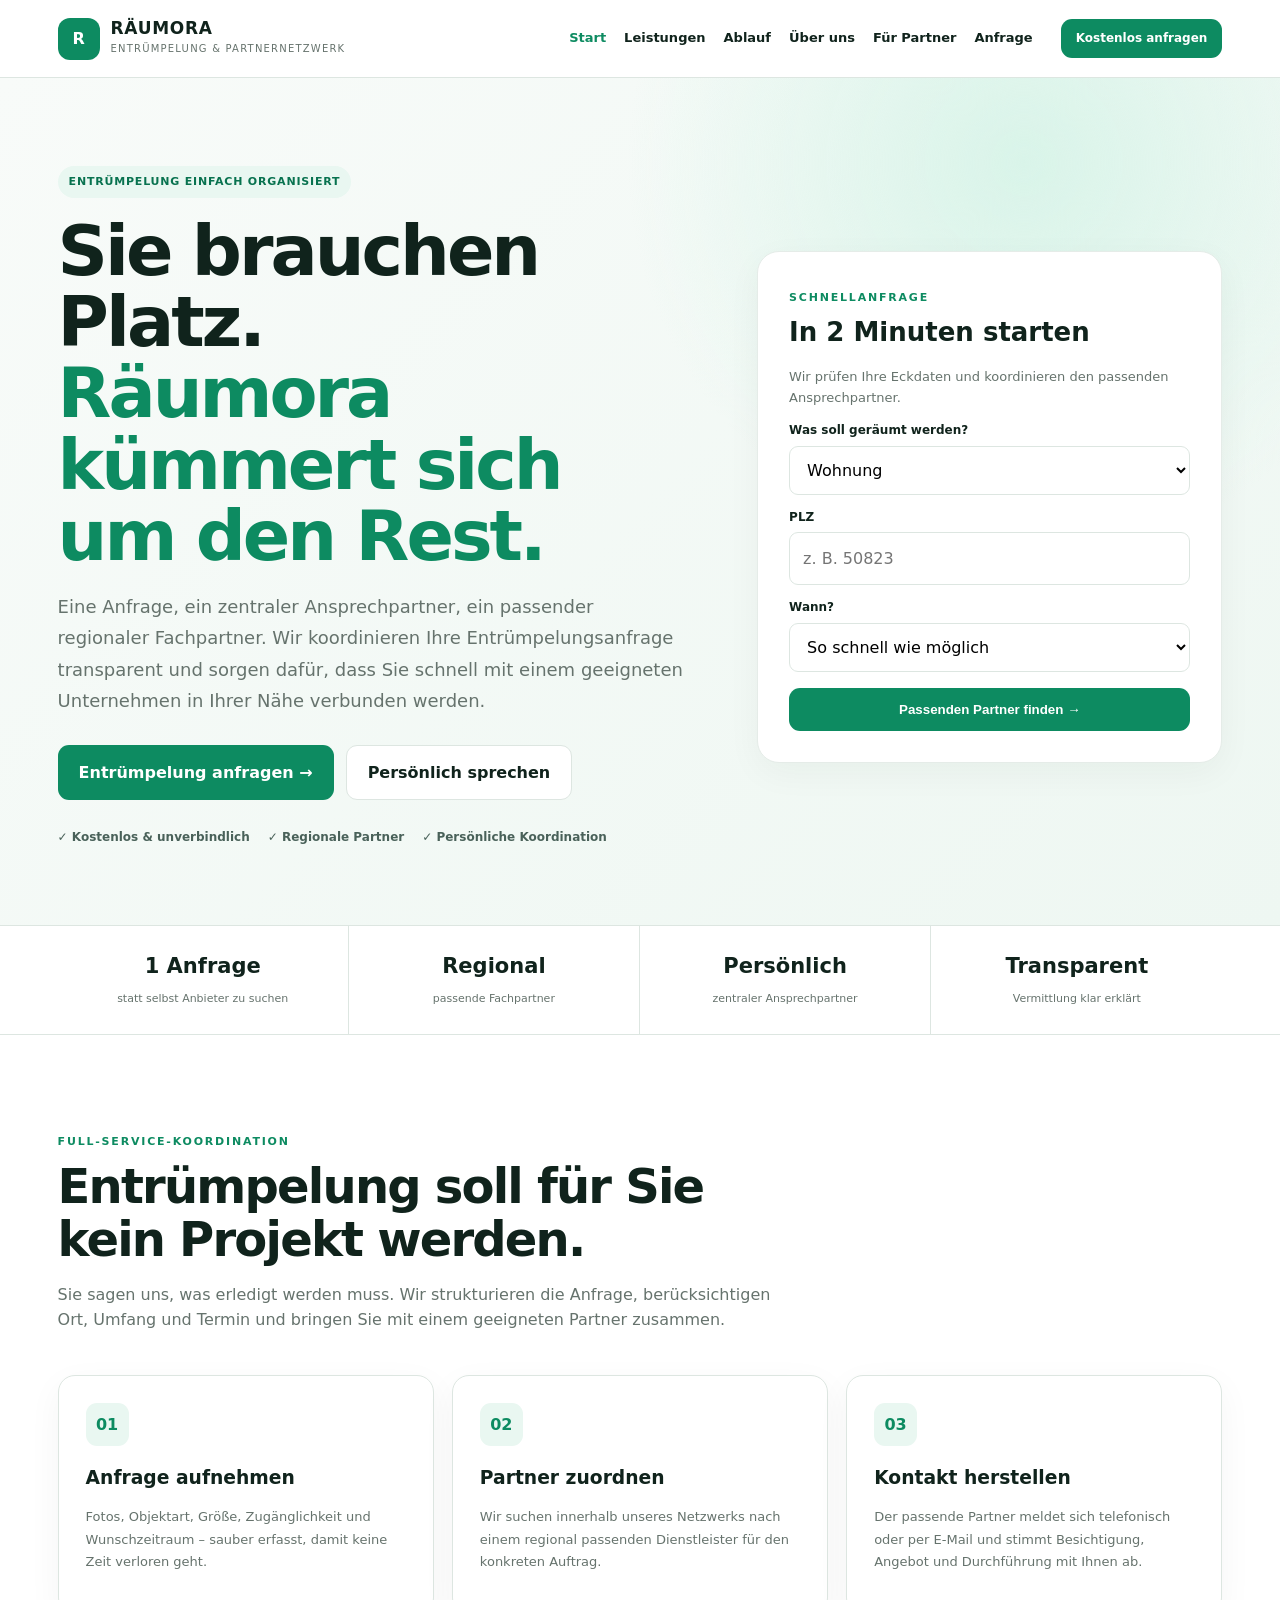
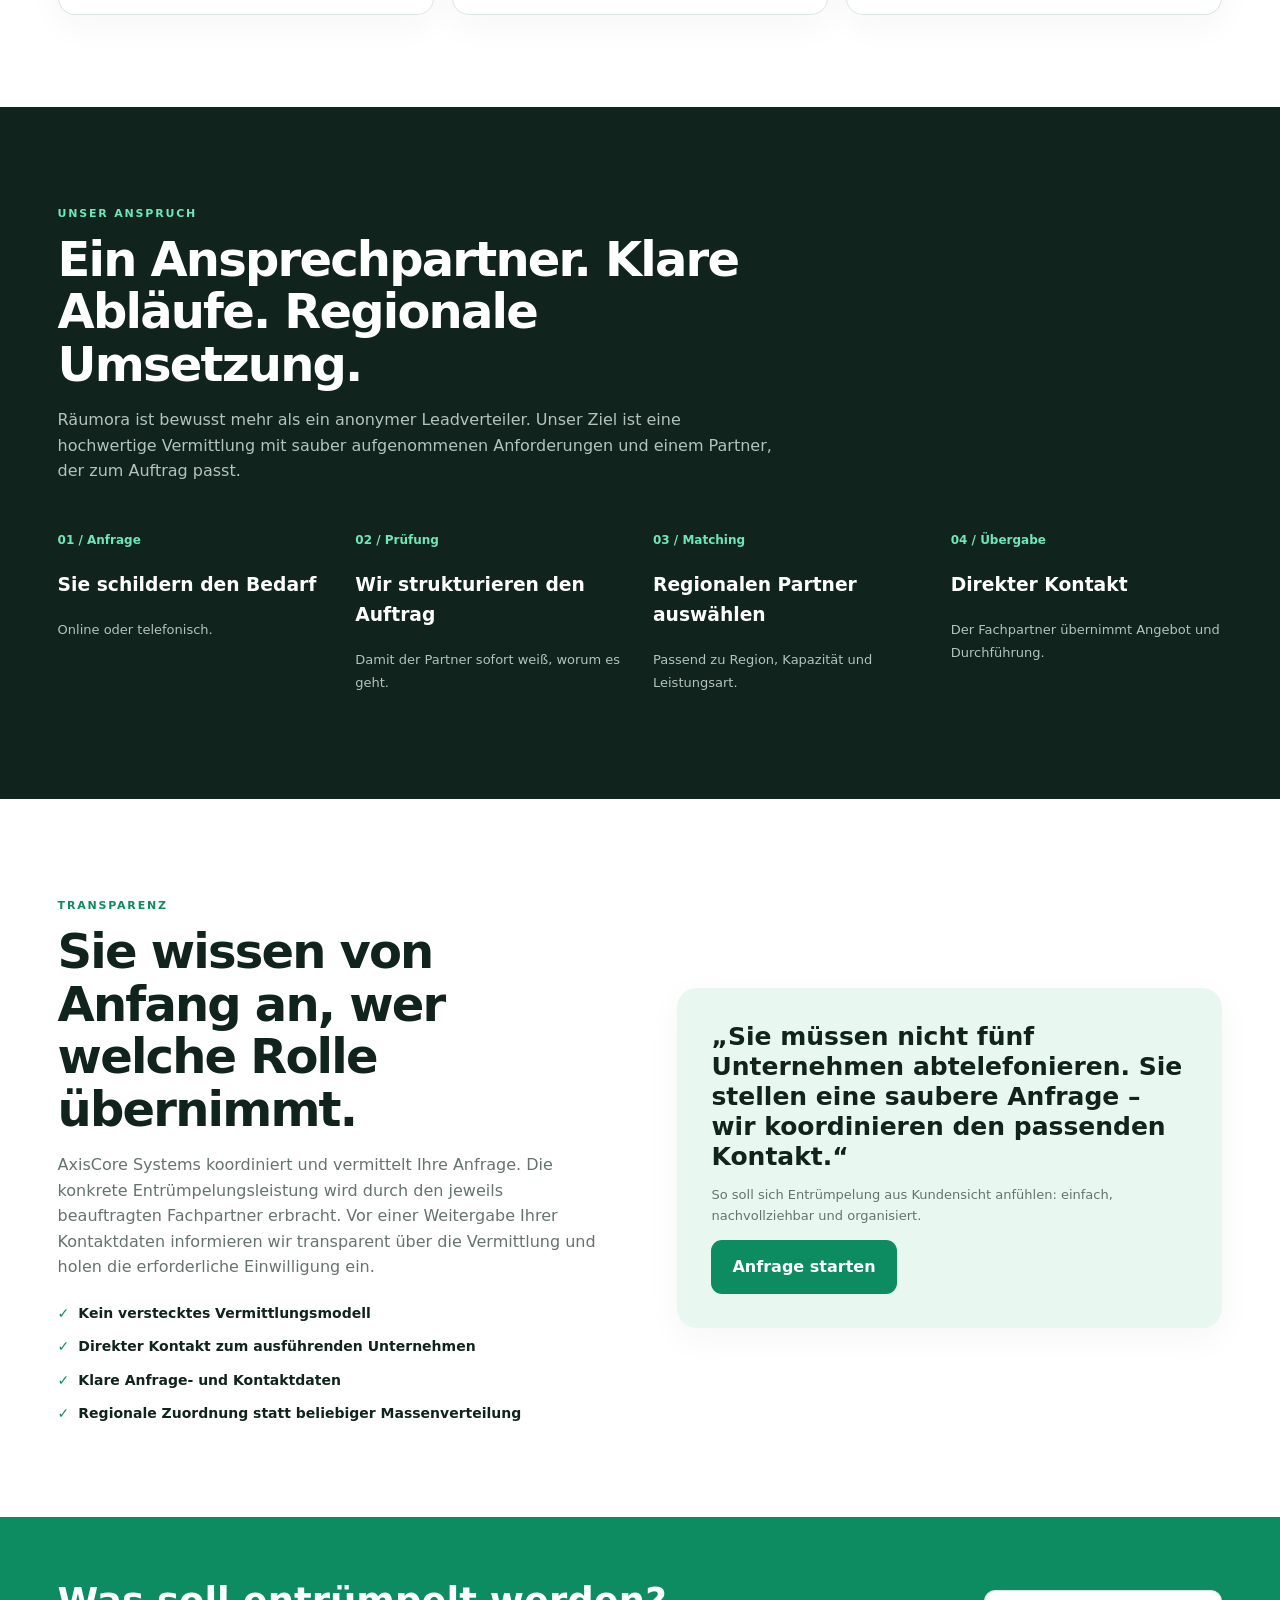
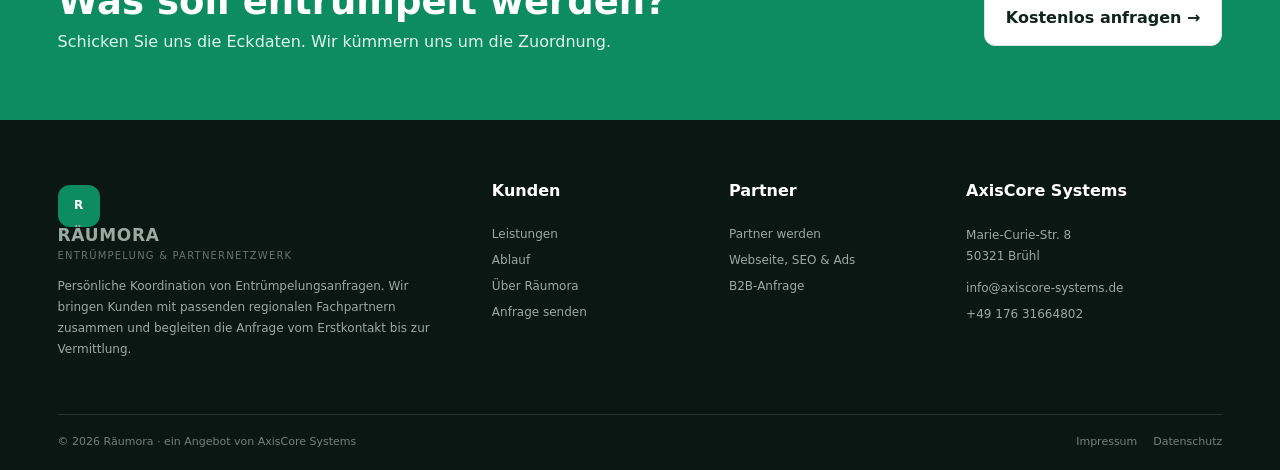
==== commit 61b78a83: "Project Update" ====
--- a/index.html
+++ b/index.html
@@ -1 +1 @@
-<!doctype html><html lang="de"><head><meta charset="utf-8"><meta name="viewport" content="width=device-width,initial-scale=1"><title>Entrümpelung vermitteln lassen | Regionaler Fachpartner</title><meta name="description" content="Entrümpelungsanfrage zentral stellen und mit einem passenden regionalen Fachpartner verbunden werden."><link rel="stylesheet" href="css/style.css"></head><body><header class="header"><div class="container nav"><a class="brand" href="index.html"><span class="mark">E</span><span><b>ENTRÜMPELUNG DIREKT</b><small>PARTNERNETZWERK</small></span></a><button class="menu" id="menuButton" aria-label="Menü">☰</button><nav id="navigation"><a href="index.html" class="active">Start</a><a href="leistungen.html" class="">Leistungen</a><a href="ablauf.html" class="">So funktioniert’s</a><a href="b2b.html" class="">Für Partner</a><a href="anfrage.html" class="">Anfrage</a></nav><a class="btn small" href="anfrage.html">Kostenlos anfragen</a></div></header><main><section class="hero"><div class="container hero-grid"><div><span class="kicker">Ihr Ansprechpartner für Entrümpelung</span><h1>Sie brauchen Platz.<br><span>Wir kümmern uns um den Rest.</span></h1><p class="lead">Eine Anfrage, ein zentraler Ansprechpartner, ein passender regionaler Fachpartner. Wir koordinieren Ihre Entrümpelungsanfrage transparent und sorgen dafür, dass Sie schnell mit einem geeigneten Unternehmen in Ihrer Nähe verbunden werden.</p><div class="actions"><a class="btn" href="anfrage.html">Entrümpelung anfragen →</a><a class="btn ghost" href="tel:+4917631664802">Persönlich sprechen</a></div><div class="micro"><span>✓ Kostenlos & unverbindlich</span><span>✓ Regionale Partner</span><span>✓ Persönliche Koordination</span></div></div><div class="panel"><span class="eyebrow">Schnellanfrage</span><h2>In 2 Minuten starten</h2><p>Wir prüfen Ihre Eckdaten und koordinieren den passenden Ansprechpartner.</p><form class="form" action="anfrage.html"><label>Was soll geräumt werden?</label><select><option>Wohnung</option><option>Haus</option><option>Keller / Dachboden</option><option>Garage</option><option>Gewerbe</option></select><label>PLZ</label><input placeholder="z. B. 50823"><label>Wann?</label><select><option>So schnell wie möglich</option><option>In den nächsten 7 Tagen</option><option>In den nächsten 30 Tagen</option><option>Termin flexibel</option></select><button class="btn" style="width:100%;margin-top:16px">Passenden Partner finden →</button></form></div></div></section><section class="trust"><div class="container trust-grid"><div><b>1 Anfrage</b><span>statt selbst Anbieter zu suchen</span></div><div><b>Regional</b><span>passende Fachpartner</span></div><div><b>Persönlich</b><span>zentraler Ansprechpartner</span></div><div><b>Transparent</b><span>Vermittlung klar erklärt</span></div></div></section><section class="section"><div class="container"><div class="head"><span class="eyebrow">Full-Service-Koordination</span><h2>Entrümpelung soll für Sie kein Projekt werden.</h2><p>Sie sagen uns, was erledigt werden muss. Wir strukturieren die Anfrage, berücksichtigen Ort, Umfang und Termin und bringen Sie mit einem geeigneten Partner zusammen.</p></div><div class="cards"><div class="card"><div class="ico">01</div><h3>Anfrage aufnehmen</h3><p>Fotos, Objektart, Größe, Zugänglichkeit und Wunschzeitraum – sauber erfasst, damit keine Zeit verloren geht.</p></div><div class="card"><div class="ico">02</div><h3>Partner zuordnen</h3><p>Wir suchen innerhalb unseres Netzwerks nach einem regional passenden Dienstleister für den konkreten Auftrag.</p></div><div class="card"><div class="ico">03</div><h3>Kontakt herstellen</h3><p>Der passende Partner meldet sich telefonisch oder per E-Mail und stimmt Besichtigung, Angebot und Durchführung mit Ihnen ab.</p></div></div></div></section><section class="section dark"><div class="container"><div class="head"><span class="eyebrow">Unser Anspruch</span><h2>Ein Ansprechpartner. Klare Abläufe. Regionale Umsetzung.</h2><p>Wir positionieren uns bewusst nicht als anonymer Leadverteiler. Unser Ziel ist eine hochwertige Vermittlung mit sauber aufgenommenen Anforderungen und einem Partner, der zum Auftrag passt.</p></div><div class="steps"><div class="step"><span class="num">01 / Anfrage</span><h3>Sie schildern den Bedarf</h3><p>Online oder telefonisch.</p></div><div class="step"><span class="num">02 / Prüfung</span><h3>Wir strukturieren den Auftrag</h3><p>Damit der Partner sofort weiß, worum es geht.</p></div><div class="step"><span class="num">03 / Matching</span><h3>Regionalen Partner auswählen</h3><p>Passend zu Region, Kapazität und Leistungsart.</p></div><div class="step"><span class="num">04 / Übergabe</span><h3>Direkter Kontakt</h3><p>Der Fachpartner übernimmt Angebot und Durchführung.</p></div></div></div></section><section class="section"><div class="container split"><div><span class="eyebrow">Transparenz</span><h2>Sie wissen von Anfang an, wer welche Rolle übernimmt.</h2><p>AxisCore Systems koordiniert und vermittelt Ihre Anfrage. Die konkrete Entrümpelungsleistung wird durch den jeweils beauftragten Fachpartner erbracht. Vor einer Weitergabe Ihrer Kontaktdaten informieren wir transparent über die Vermittlung und holen die erforderliche Einwilligung ein.</p><div class="feature-list"><div>Kein verstecktes Vermittlungsmodell</div><div>Direkter Kontakt zum ausführenden Unternehmen</div><div>Klare Anfrage- und Kontaktdaten</div><div>Regionale Zuordnung statt beliebiger Massenverteilung</div></div></div><div class="quote"><strong>„Sie müssen nicht fünf Unternehmen abtelefonieren. Sie stellen eine saubere Anfrage – wir koordinieren den passenden Kontakt.“</strong><p>So soll sich Entrümpelung aus Kundensicht anfühlen: einfach, nachvollziehbar und organisiert.</p><a class="btn" href="anfrage.html">Anfrage starten</a></div></div></section><section class="cta"><div class="container cta-row"><div><h2>Was soll entrümpelt werden?</h2><p>Schicken Sie uns die Eckdaten. Wir kümmern uns um die Zuordnung.</p></div><a class="btn ghost" href="anfrage.html">Kostenlos anfragen →</a></div></section></main><footer><div class="container foot"><div><a class="brand" href="index.html"><span class="mark">E</span><span><b>ENTRÜMPELUNG DIREKT</b><small>PARTNERNETZWERK</small></span></a><p>Persönliche Koordination von Entrümpelungsanfragen. Wir bringen Kunden mit passenden regionalen Fachpartnern zusammen und begleiten die Anfrage vom Erstkontakt bis zur Vermittlung.</p></div><div><h4>Kunden</h4><a href="leistungen.html">Leistungen</a><a href="ablauf.html">Ablauf</a><a href="anfrage.html">Anfrage senden</a></div><div><h4>Partner</h4><a href="b2b.html">Partner werden</a><a href="b2b.html#marketing">Webseite, SEO & Ads</a><a href="b2b.html#anmeldung">B2B-Anfrage</a></div><div><h4>AxisCore Systems</h4><p>Marie-Curie-Str. 8<br>50321 Brühl</p><a href="mailto:info@axiscore-systems.de">info@axiscore-systems.de</a><a href="tel:+4917631664802">+49 176 31664802</a></div></div><div class="container bottom"><span>© 2026 AxisCore Systems</span><div><a href="impressum.html">Impressum</a><a href="datenschutz.html">Datenschutz</a></div></div></footer><script src="js/main.js"></script></body></html>+<!doctype html><html lang="de"><head><meta charset="utf-8"><meta name="viewport" content="width=device-width,initial-scale=1"><title>Räumora | Entrümpelung einfach organisiert</title><meta name="description" content="Räumora organisiert Ihre Entrümpelungsanfrage und verbindet Sie mit einem passenden regionalen Fachpartner – persönlich, transparent und unkompliziert."><link rel="stylesheet" href="css/style.css"></head><body><header class="header"><div class="container nav"><a class="brand" href="index.html"><span class="mark">R</span><span class="brand-copy"><b>RÄUMORA</b><small>ENTRÜMPELUNG & PARTNERNETZWERK</small></span></a><button class="menu" id="menuButton" aria-label="Menü">☰</button><nav id="navigation"><a href="index.html" class="active">Start</a><a href="leistungen.html" class="">Leistungen</a><a href="ablauf.html" class="">Ablauf</a><a href="ueber-uns.html" class="">Über uns</a><a href="b2b.html" class="">Für Partner</a><a href="anfrage.html" class="">Anfrage</a></nav><a class="btn small" href="anfrage.html">Kostenlos anfragen</a></div></header><main><section class="hero"><div class="container hero-grid"><div><span class="kicker">Entrümpelung einfach organisiert</span><h1>Sie brauchen Platz.<br><span>Räumora kümmert sich um den Rest.</span></h1><p class="lead">Eine Anfrage, ein zentraler Ansprechpartner, ein passender regionaler Fachpartner. Wir koordinieren Ihre Entrümpelungsanfrage transparent und sorgen dafür, dass Sie schnell mit einem geeigneten Unternehmen in Ihrer Nähe verbunden werden.</p><div class="actions"><a class="btn" href="anfrage.html">Entrümpelung anfragen →</a><a class="btn ghost" href="tel:+4917631664802">Persönlich sprechen</a></div><div class="micro"><span>✓ Kostenlos & unverbindlich</span><span>✓ Regionale Partner</span><span>✓ Persönliche Koordination</span></div></div><div class="panel"><span class="eyebrow">Schnellanfrage</span><h2>In 2 Minuten starten</h2><p>Wir prüfen Ihre Eckdaten und koordinieren den passenden Ansprechpartner.</p><form class="form" action="anfrage.html"><label>Was soll geräumt werden?</label><select><option>Wohnung</option><option>Haus</option><option>Keller / Dachboden</option><option>Garage</option><option>Gewerbe</option></select><label>PLZ</label><input placeholder="z. B. 50823"><label>Wann?</label><select><option>So schnell wie möglich</option><option>In den nächsten 7 Tagen</option><option>In den nächsten 30 Tagen</option><option>Termin flexibel</option></select><button class="btn" style="width:100%;margin-top:16px">Passenden Partner finden →</button></form></div></div></section><section class="trust"><div class="container trust-grid"><div><b>1 Anfrage</b><span>statt selbst Anbieter zu suchen</span></div><div><b>Regional</b><span>passende Fachpartner</span></div><div><b>Persönlich</b><span>zentraler Ansprechpartner</span></div><div><b>Transparent</b><span>Vermittlung klar erklärt</span></div></div></section><section class="section"><div class="container"><div class="head"><span class="eyebrow">Full-Service-Koordination</span><h2>Entrümpelung soll für Sie kein Projekt werden.</h2><p>Sie sagen uns, was erledigt werden muss. Wir strukturieren die Anfrage, berücksichtigen Ort, Umfang und Termin und bringen Sie mit einem geeigneten Partner zusammen.</p></div><div class="cards"><div class="card"><div class="ico">01</div><h3>Anfrage aufnehmen</h3><p>Fotos, Objektart, Größe, Zugänglichkeit und Wunschzeitraum – sauber erfasst, damit keine Zeit verloren geht.</p></div><div class="card"><div class="ico">02</div><h3>Partner zuordnen</h3><p>Wir suchen innerhalb unseres Netzwerks nach einem regional passenden Dienstleister für den konkreten Auftrag.</p></div><div class="card"><div class="ico">03</div><h3>Kontakt herstellen</h3><p>Der passende Partner meldet sich telefonisch oder per E-Mail und stimmt Besichtigung, Angebot und Durchführung mit Ihnen ab.</p></div></div></div></section><section class="section dark"><div class="container"><div class="head"><span class="eyebrow">Unser Anspruch</span><h2>Ein Ansprechpartner. Klare Abläufe. Regionale Umsetzung.</h2><p>Räumora ist bewusst mehr als ein anonymer Leadverteiler. Unser Ziel ist eine hochwertige Vermittlung mit sauber aufgenommenen Anforderungen und einem Partner, der zum Auftrag passt.</p></div><div class="steps"><div class="step"><span class="num">01 / Anfrage</span><h3>Sie schildern den Bedarf</h3><p>Online oder telefonisch.</p></div><div class="step"><span class="num">02 / Prüfung</span><h3>Wir strukturieren den Auftrag</h3><p>Damit der Partner sofort weiß, worum es geht.</p></div><div class="step"><span class="num">03 / Matching</span><h3>Regionalen Partner auswählen</h3><p>Passend zu Region, Kapazität und Leistungsart.</p></div><div class="step"><span class="num">04 / Übergabe</span><h3>Direkter Kontakt</h3><p>Der Fachpartner übernimmt Angebot und Durchführung.</p></div></div></div></section><section class="section"><div class="container split"><div><span class="eyebrow">Transparenz</span><h2>Sie wissen von Anfang an, wer welche Rolle übernimmt.</h2><p>AxisCore Systems koordiniert und vermittelt Ihre Anfrage. Die konkrete Entrümpelungsleistung wird durch den jeweils beauftragten Fachpartner erbracht. Vor einer Weitergabe Ihrer Kontaktdaten informieren wir transparent über die Vermittlung und holen die erforderliche Einwilligung ein.</p><div class="feature-list"><div>Kein verstecktes Vermittlungsmodell</div><div>Direkter Kontakt zum ausführenden Unternehmen</div><div>Klare Anfrage- und Kontaktdaten</div><div>Regionale Zuordnung statt beliebiger Massenverteilung</div></div></div><div class="quote"><strong>„Sie müssen nicht fünf Unternehmen abtelefonieren. Sie stellen eine saubere Anfrage – wir koordinieren den passenden Kontakt.“</strong><p>So soll sich Entrümpelung aus Kundensicht anfühlen: einfach, nachvollziehbar und organisiert.</p><a class="btn" href="anfrage.html">Anfrage starten</a></div></div></section><section class="cta"><div class="container cta-row"><div><h2>Was soll entrümpelt werden?</h2><p>Schicken Sie uns die Eckdaten. Wir kümmern uns um die Zuordnung.</p></div><a class="btn ghost" href="anfrage.html">Kostenlos anfragen →</a></div></section></main><footer><div class="container foot"><div><a class="brand" href="index.html"><span class="mark">R</span><span class="brand-copy"><b>RÄUMORA</b><small>ENTRÜMPELUNG & PARTNERNETZWERK</small></span></a><p>Persönliche Koordination von Entrümpelungsanfragen. Wir bringen Kunden mit passenden regionalen Fachpartnern zusammen und begleiten die Anfrage vom Erstkontakt bis zur Vermittlung.</p></div><div><h4>Kunden</h4><a href="leistungen.html">Leistungen</a><a href="ablauf.html">Ablauf</a><a href="ueber-uns.html">Über Räumora</a><a href="anfrage.html">Anfrage senden</a></div><div><h4>Partner</h4><a href="b2b.html">Partner werden</a><a href="b2b.html#marketing">Webseite, SEO & Ads</a><a href="b2b.html#anmeldung">B2B-Anfrage</a></div><div><h4>AxisCore Systems</h4><p>Marie-Curie-Str. 8<br>50321 Brühl</p><a href="mailto:info@axiscore-systems.de">info@axiscore-systems.de</a><a href="tel:+4917631664802">+49 176 31664802</a></div></div><div class="container bottom"><span>© 2026 Räumora · ein Angebot von AxisCore Systems</span><div><a href="impressum.html">Impressum</a><a href="datenschutz.html">Datenschutz</a></div></div></footer><script src="js/main.js"></script></body></html>
--- a/css/style.css
+++ b/css/style.css
@@ -1,4 +1,19 @@
-@import url('https://fonts.googleapis.com/css2?family=Inter:wght@400;500;600;700;800&display=swap');
 :root{--ink:#10231c;--ink2:#19352b;--green:#0d8b61;--green2:#08724f;--mint:#e9f7f1;--orange:#ff7a32;--paper:#f7f9f7;--muted:#66736d;--line:#dde6e1;--white:#fff;--shadow:0 24px 70px rgba(16,35,28,.10)}*{box-sizing:border-box}html{scroll-behavior:smooth}body{margin:0;font-family:Inter,Arial,sans-serif;color:var(--ink);line-height:1.6;background:#fff}a{text-decoration:none;color:inherit}.container{width:min(1180px,91%);margin:auto}.header{height:78px;position:sticky;top:0;z-index:50;background:rgba(255,255,255,.96);backdrop-filter:blur(12px);border-bottom:1px solid var(--line)}.nav{height:100%;display:flex;align-items:center;gap:28px}.brand{display:flex;align-items:center;gap:11px;margin-right:auto}.mark{width:42px;height:42px;border-radius:12px;background:var(--green);color:#fff;display:grid;place-items:center;font-weight:800}.brand b{display:block;line-height:1}.brand small{font-size:10px;letter-spacing:1.2px;color:var(--muted)}nav{display:flex;gap:23px;align-items:center}nav a{font-size:13px;font-weight:700}nav a:hover,nav a.active{color:var(--green)}.menu{display:none;border:0;background:none;font-size:26px}.btn{display:inline-flex;align-items:center;justify-content:center;border:0;border-radius:11px;background:var(--green);color:#fff;padding:14px 21px;font-weight:800;cursor:pointer;transition:.2s}.btn:hover{background:var(--green2);transform:translateY(-1px)}.btn.orange{background:var(--orange)}.btn.ghost{background:#fff;color:var(--ink);border:1px solid var(--line)}.btn.small{padding:10px 15px;font-size:12px}.hero{padding:88px 0 78px;background:radial-gradient(circle at 80% 10%,#d9f4e9 0,transparent 31%),linear-gradient(135deg,#f8fbf9,#eef7f2)}.hero-grid{display:grid;grid-template-columns:1.15fr .85fr;gap:70px;align-items:center}.kicker{display:inline-flex;padding:7px 11px;border-radius:999px;background:var(--mint);color:var(--green2);font-size:11px;font-weight:800;letter-spacing:.8px;text-transform:uppercase}.hero h1,.page-hero h1{font-size:clamp(42px,5.7vw,70px);line-height:1.02;letter-spacing:-3px;margin:18px 0}.hero h1 span{color:var(--green)}.lead{font-size:18px;color:var(--muted);max-width:680px}.actions{display:flex;gap:12px;flex-wrap:wrap;margin:28px 0}.micro{display:flex;gap:18px;flex-wrap:wrap;font-size:12px;font-weight:700;color:#496159}.panel{background:#fff;border:1px solid #e5ece8;border-radius:22px;padding:31px;box-shadow:var(--shadow)}.panel h2{margin:4px 0 5px;font-size:26px}.panel p{color:var(--muted);font-size:13px}.form label{display:block;font-size:12px;font-weight:800;margin:13px 0 5px}.form input,.form select,.form textarea{width:100%;padding:13px;border:1px solid var(--line);border-radius:9px;font:inherit;background:#fff}.form textarea{min-height:130px;resize:vertical}.form .check{display:flex;gap:9px;align-items:flex-start;font-size:11px;color:var(--muted);font-weight:500}.form .check input{width:auto;margin-top:5px}.trust{border-block:1px solid var(--line)}.trust-grid{display:grid;grid-template-columns:repeat(4,1fr)}.trust-grid div{text-align:center;padding:24px;border-right:1px solid var(--line)}.trust-grid div:last-child{border:0}.trust b{display:block;font-size:21px}.trust span{font-size:11px;color:var(--muted)}.section{padding:92px 0}.soft{background:var(--paper)}.dark{background:var(--ink);color:#fff}.head{max-width:720px;margin-bottom:42px}.eyebrow{font-size:11px;text-transform:uppercase;letter-spacing:1.8px;font-weight:800;color:var(--green)}.dark .eyebrow{color:#6ee7b7}.head h2,.split h2{font-size:clamp(32px,4vw,48px);line-height:1.1;letter-spacing:-1.8px;margin:8px 0 13px}.head p,.split p{color:var(--muted)}.dark .head p,.dark .card p{color:#b4c3bd}.cards{display:grid;grid-template-columns:repeat(3,1fr);gap:18px}.card{border:1px solid var(--line);border-radius:17px;padding:27px;background:#fff}.dark .card{background:var(--ink2);border-color:#2a493e}.card .ico{width:43px;height:43px;border-radius:11px;background:var(--mint);color:var(--green);display:grid;place-items:center;font-weight:800;margin-bottom:17px}.card h3{margin:0 0 8px}.card p{font-size:13px;color:var(--muted)}.card a{font-size:12px;color:var(--green);font-weight:800}.steps{display:grid;grid-template-columns:repeat(4,1fr);gap:26px}.step .num{font-size:12px;font-weight:800;color:#6ee7b7}.step p{font-size:13px;color:#b4c3bd}.split{display:grid;grid-template-columns:1fr 1fr;gap:75px;align-items:center}.feature-list{display:grid;gap:11px;margin-top:22px}.feature-list div{font-size:14px;font-weight:700}.feature-list div:before{content:'✓';color:var(--green);margin-right:9px}.quote{padding:34px;border-radius:20px;background:var(--mint)}.quote strong{font-size:25px;line-height:1.2;display:block;margin-bottom:10px}.quote p{font-size:13px}.cta{padding:65px 0;background:var(--green);color:#fff}.cta-row{display:flex;justify-content:space-between;align-items:center;gap:30px}.cta h2{font-size:37px;line-height:1.1;margin:0 0 7px}.cta p{margin:0;color:#dff6ec}.page-hero{padding:72px 0;background:linear-gradient(135deg,#f6faf7,#edf6f1)}.page-hero h1{font-size:clamp(38px,5vw,58px)}.page-hero p{max-width:750px;color:var(--muted);font-size:17px}.stat-grid{display:grid;grid-template-columns:repeat(3,1fr);gap:18px}.stat{background:var(--paper);border-radius:16px;padding:28px}.stat b{font-size:24px;display:block}.stat span{font-size:12px;color:var(--muted)}.b2b-hero{background:radial-gradient(circle at 80% 20%,rgba(255,122,50,.18),transparent 30%),var(--ink);color:#fff}.b2b-hero .lead{color:#b8c8c1}.b2b-hero .kicker{background:#29463c;color:#8ff0c9}.price{font-size:27px;font-weight:800;margin:10px 0}.notice{border-left:3px solid var(--green);padding:12px 15px;background:var(--paper);font-size:12px;color:var(--muted)}footer{background:#0b1713;color:#fff;padding:58px 0 20px}.foot{display:grid;grid-template-columns:2fr 1fr 1fr 1.3fr;gap:40px}.foot p,.foot a{color:#99aaa3;font-size:12px}.foot a{display:block;margin:7px 0}.foot h4{margin-top:0}.bottom{border-top:1px solid #24352f;margin-top:42px;padding-top:18px;display:flex;justify-content:space-between;color:#71827b;font-size:11px}.bottom div{display:flex;gap:16px}.toast{display:none;margin-top:15px;padding:12px;border-radius:9px;background:var(--mint);font-size:12px;color:var(--green2)}
 @media(max-width:900px){nav{display:none;position:absolute;top:78px;left:0;right:0;background:#fff;padding:20px 5%;flex-direction:column;align-items:flex-start;border-bottom:1px solid var(--line)}nav.open{display:flex}.menu{display:block}.nav>.btn{display:none}.hero-grid,.split{grid-template-columns:1fr}.cards{grid-template-columns:1fr 1fr}.steps{grid-template-columns:1fr 1fr}.foot{grid-template-columns:1fr 1fr}.hero{padding-top:58px}}
 @media(max-width:560px){.cards,.steps,.stat-grid,.foot{grid-template-columns:1fr}.trust-grid{grid-template-columns:1fr 1fr}.hero h1,.page-hero h1{letter-spacing:-2px}.section{padding:68px 0}.cta-row{align-items:flex-start;flex-direction:column}.actions{flex-direction:column}.actions .btn{width:100%}.panel{padding:23px}.bottom{flex-direction:column;gap:12px}}
+
+/* 2026 UI cleanup */
+html{overflow-x:hidden}
+body{font-family:Inter,ui-sans-serif,system-ui,-apple-system,BlinkMacSystemFont,"Segoe UI",Arial,sans-serif;overflow-wrap:normal;word-break:normal;-webkit-font-smoothing:antialiased}
+.container,.hero-grid>*,.split>*,.cards>*,.foot>*{min-width:0}
+p,h1,h2,h3,h4,a,span,label,strong{word-break:normal;overflow-wrap:normal;hyphens:auto}
+.brand{min-width:220px}.brand-copy{display:block;min-width:0}.brand-copy b{font-size:17px;letter-spacing:.04em}.brand-copy small{display:block;white-space:nowrap;margin-top:4px}
+nav{gap:18px}nav a{white-space:nowrap}
+.hero h1,.page-hero h1{max-width:920px}.lead{line-height:1.75}.panel{overflow:hidden}
+.card,.stat,.quote,.panel{box-shadow:0 10px 35px rgba(16,35,28,.045)}
+.card p,.step p,.foot p,.legal p,.legal li{line-height:1.75}
+.legal{max-width:860px}.legal h2{font-size:28px;margin:0 0 18px}.legal h3{font-size:18px;margin:34px 0 8px}.legal p{color:#46564f;margin:0 0 14px}.legal .notice{margin-top:32px}
+footer .brand{min-width:0}.foot a[href^="mailto:"]{overflow-wrap:anywhere}
+@media(max-width:1050px){.nav{gap:16px}nav{gap:13px}nav a{font-size:12px}.brand{min-width:190px}.brand-copy b{font-size:15px}.brand-copy small{font-size:8.5px}}
+@media(max-width:900px){.brand{min-width:0}.brand-copy b{font-size:16px}.brand-copy small{font-size:8.5px}.nav{justify-content:space-between}.menu{margin-left:auto}nav a{font-size:14px;white-space:normal;width:100%;padding:7px 0}.hero-grid{gap:42px}.hero h1,.page-hero h1{line-height:1.08}.panel{border-radius:18px}}
+@media(max-width:560px){.container{width:min(100% - 32px,1180px)}.header{height:72px}.mark{width:38px;height:38px}.brand-copy b{font-size:15px}.brand-copy small{font-size:7.5px;letter-spacing:.8px}.hero{padding:48px 0 58px}.hero h1,.page-hero h1{font-size:clamp(36px,11vw,48px);letter-spacing:-1.7px}.lead,.page-hero p{font-size:16px}.micro{display:grid;gap:8px}.trust-grid div{padding:19px 10px}.trust b{font-size:18px}.trust span{font-size:10px}.head h2,.split h2{letter-spacing:-1px}.quote{padding:25px}.quote strong{font-size:22px}.cta h2{font-size:30px}.legal h2{font-size:25px}.legal h3{margin-top:28px}.bottom div{flex-wrap:wrap}}
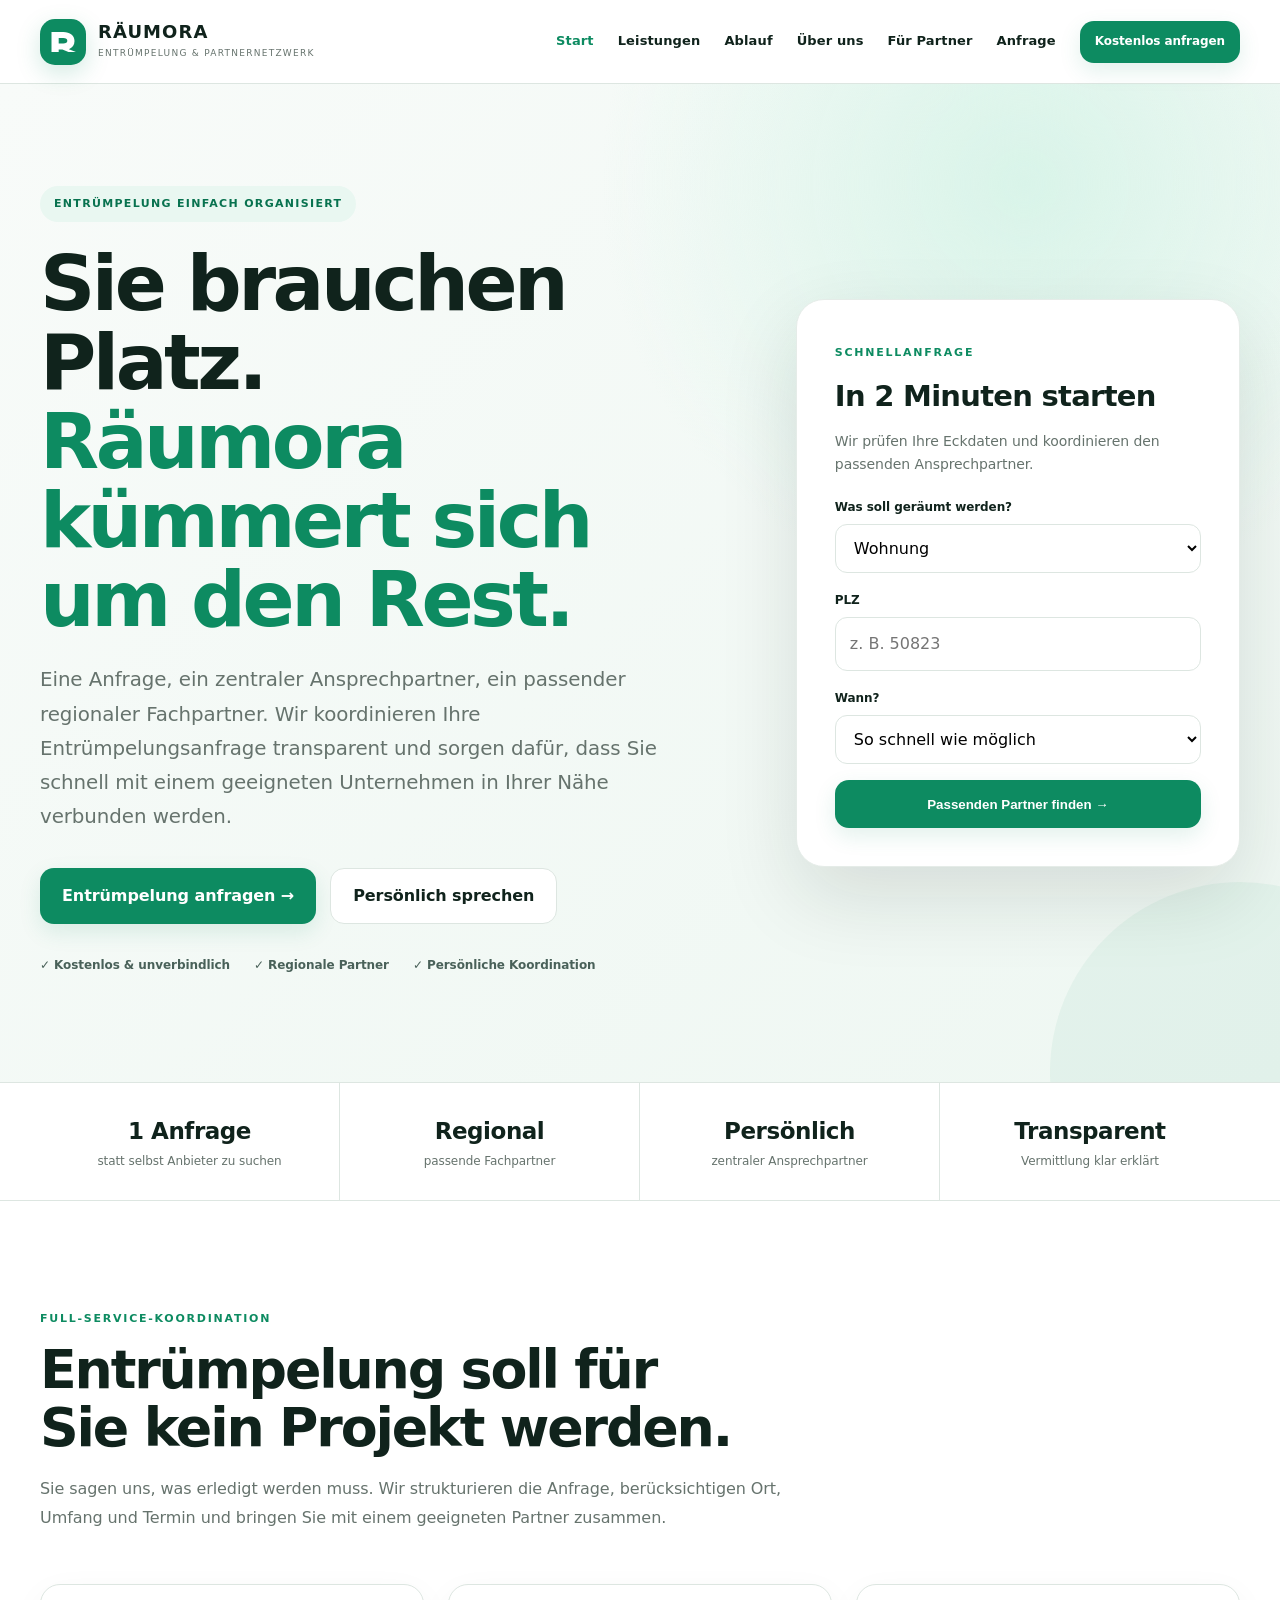
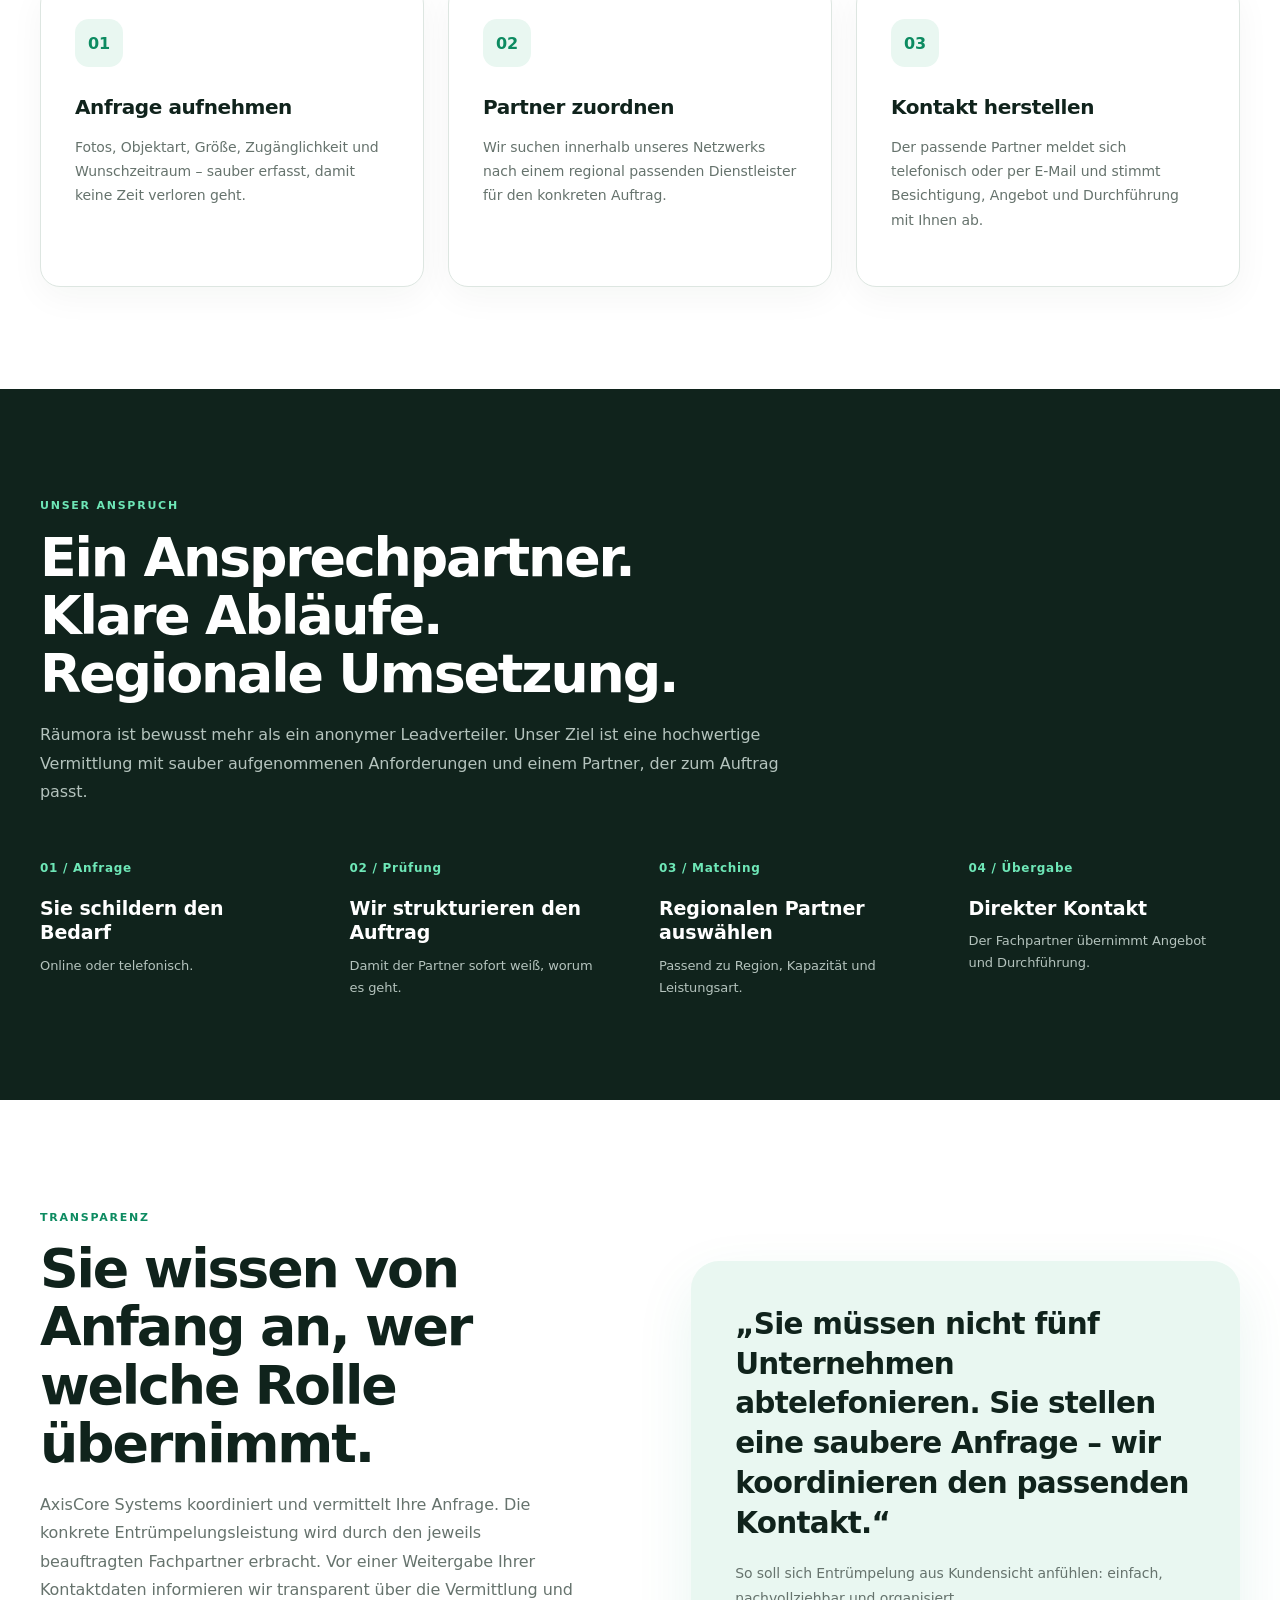
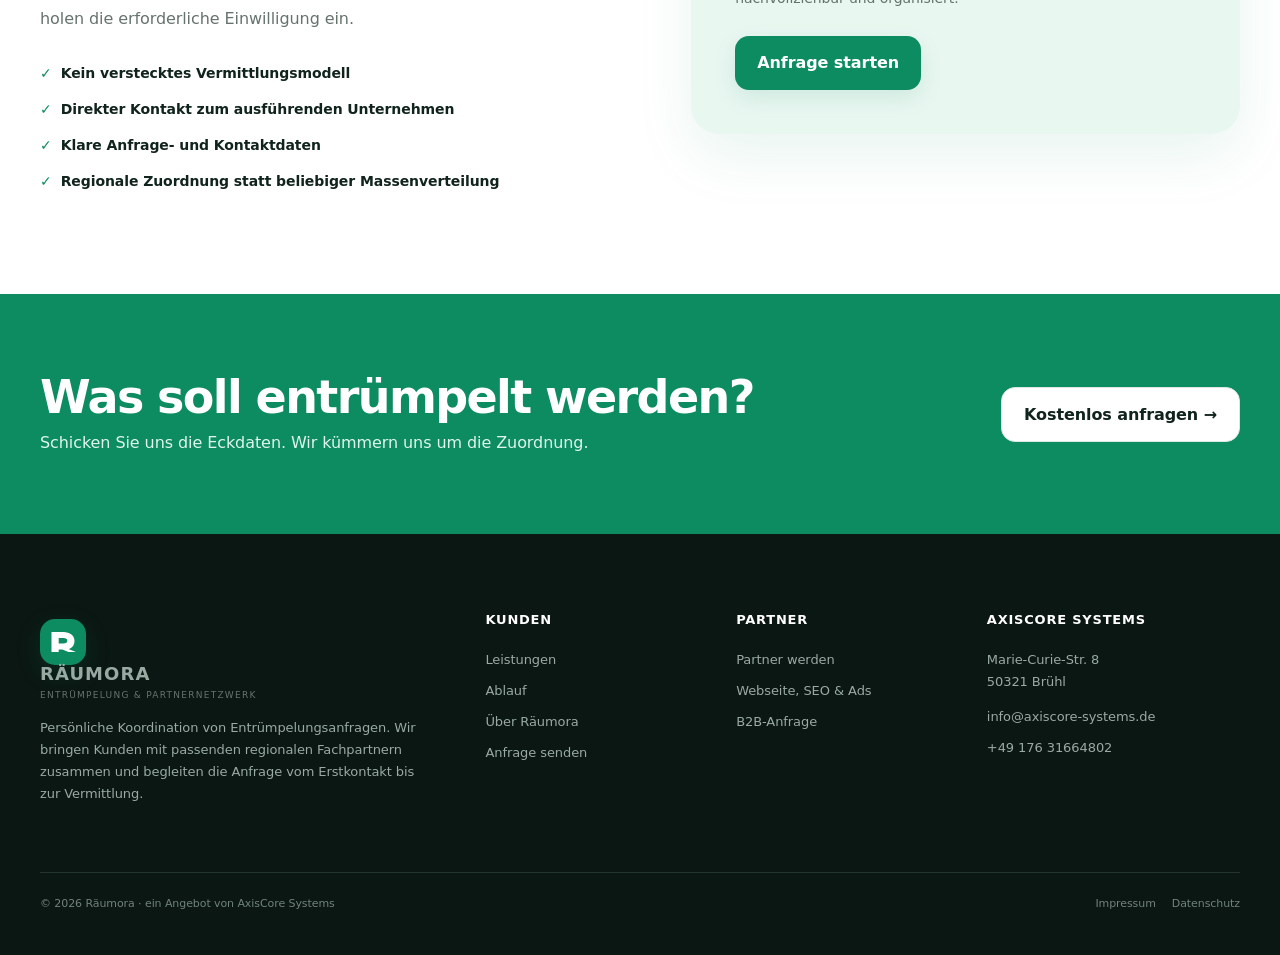
==== commit f1319c09: "Project Update" ====
--- a/index.html
+++ b/index.html
@@ -1 +1 @@
-<!doctype html><html lang="de"><head><meta charset="utf-8"><meta name="viewport" content="width=device-width,initial-scale=1"><title>Räumora | Entrümpelung einfach organisiert</title><meta name="description" content="Räumora organisiert Ihre Entrümpelungsanfrage und verbindet Sie mit einem passenden regionalen Fachpartner – persönlich, transparent und unkompliziert."><link rel="stylesheet" href="css/style.css"></head><body><header class="header"><div class="container nav"><a class="brand" href="index.html"><span class="mark">R</span><span class="brand-copy"><b>RÄUMORA</b><small>ENTRÜMPELUNG & PARTNERNETZWERK</small></span></a><button class="menu" id="menuButton" aria-label="Menü">☰</button><nav id="navigation"><a href="index.html" class="active">Start</a><a href="leistungen.html" class="">Leistungen</a><a href="ablauf.html" class="">Ablauf</a><a href="ueber-uns.html" class="">Über uns</a><a href="b2b.html" class="">Für Partner</a><a href="anfrage.html" class="">Anfrage</a></nav><a class="btn small" href="anfrage.html">Kostenlos anfragen</a></div></header><main><section class="hero"><div class="container hero-grid"><div><span class="kicker">Entrümpelung einfach organisiert</span><h1>Sie brauchen Platz.<br><span>Räumora kümmert sich um den Rest.</span></h1><p class="lead">Eine Anfrage, ein zentraler Ansprechpartner, ein passender regionaler Fachpartner. Wir koordinieren Ihre Entrümpelungsanfrage transparent und sorgen dafür, dass Sie schnell mit einem geeigneten Unternehmen in Ihrer Nähe verbunden werden.</p><div class="actions"><a class="btn" href="anfrage.html">Entrümpelung anfragen →</a><a class="btn ghost" href="tel:+4917631664802">Persönlich sprechen</a></div><div class="micro"><span>✓ Kostenlos & unverbindlich</span><span>✓ Regionale Partner</span><span>✓ Persönliche Koordination</span></div></div><div class="panel"><span class="eyebrow">Schnellanfrage</span><h2>In 2 Minuten starten</h2><p>Wir prüfen Ihre Eckdaten und koordinieren den passenden Ansprechpartner.</p><form class="form" action="anfrage.html"><label>Was soll geräumt werden?</label><select><option>Wohnung</option><option>Haus</option><option>Keller / Dachboden</option><option>Garage</option><option>Gewerbe</option></select><label>PLZ</label><input placeholder="z. B. 50823"><label>Wann?</label><select><option>So schnell wie möglich</option><option>In den nächsten 7 Tagen</option><option>In den nächsten 30 Tagen</option><option>Termin flexibel</option></select><button class="btn" style="width:100%;margin-top:16px">Passenden Partner finden →</button></form></div></div></section><section class="trust"><div class="container trust-grid"><div><b>1 Anfrage</b><span>statt selbst Anbieter zu suchen</span></div><div><b>Regional</b><span>passende Fachpartner</span></div><div><b>Persönlich</b><span>zentraler Ansprechpartner</span></div><div><b>Transparent</b><span>Vermittlung klar erklärt</span></div></div></section><section class="section"><div class="container"><div class="head"><span class="eyebrow">Full-Service-Koordination</span><h2>Entrümpelung soll für Sie kein Projekt werden.</h2><p>Sie sagen uns, was erledigt werden muss. Wir strukturieren die Anfrage, berücksichtigen Ort, Umfang und Termin und bringen Sie mit einem geeigneten Partner zusammen.</p></div><div class="cards"><div class="card"><div class="ico">01</div><h3>Anfrage aufnehmen</h3><p>Fotos, Objektart, Größe, Zugänglichkeit und Wunschzeitraum – sauber erfasst, damit keine Zeit verloren geht.</p></div><div class="card"><div class="ico">02</div><h3>Partner zuordnen</h3><p>Wir suchen innerhalb unseres Netzwerks nach einem regional passenden Dienstleister für den konkreten Auftrag.</p></div><div class="card"><div class="ico">03</div><h3>Kontakt herstellen</h3><p>Der passende Partner meldet sich telefonisch oder per E-Mail und stimmt Besichtigung, Angebot und Durchführung mit Ihnen ab.</p></div></div></div></section><section class="section dark"><div class="container"><div class="head"><span class="eyebrow">Unser Anspruch</span><h2>Ein Ansprechpartner. Klare Abläufe. Regionale Umsetzung.</h2><p>Räumora ist bewusst mehr als ein anonymer Leadverteiler. Unser Ziel ist eine hochwertige Vermittlung mit sauber aufgenommenen Anforderungen und einem Partner, der zum Auftrag passt.</p></div><div class="steps"><div class="step"><span class="num">01 / Anfrage</span><h3>Sie schildern den Bedarf</h3><p>Online oder telefonisch.</p></div><div class="step"><span class="num">02 / Prüfung</span><h3>Wir strukturieren den Auftrag</h3><p>Damit der Partner sofort weiß, worum es geht.</p></div><div class="step"><span class="num">03 / Matching</span><h3>Regionalen Partner auswählen</h3><p>Passend zu Region, Kapazität und Leistungsart.</p></div><div class="step"><span class="num">04 / Übergabe</span><h3>Direkter Kontakt</h3><p>Der Fachpartner übernimmt Angebot und Durchführung.</p></div></div></div></section><section class="section"><div class="container split"><div><span class="eyebrow">Transparenz</span><h2>Sie wissen von Anfang an, wer welche Rolle übernimmt.</h2><p>AxisCore Systems koordiniert und vermittelt Ihre Anfrage. Die konkrete Entrümpelungsleistung wird durch den jeweils beauftragten Fachpartner erbracht. Vor einer Weitergabe Ihrer Kontaktdaten informieren wir transparent über die Vermittlung und holen die erforderliche Einwilligung ein.</p><div class="feature-list"><div>Kein verstecktes Vermittlungsmodell</div><div>Direkter Kontakt zum ausführenden Unternehmen</div><div>Klare Anfrage- und Kontaktdaten</div><div>Regionale Zuordnung statt beliebiger Massenverteilung</div></div></div><div class="quote"><strong>„Sie müssen nicht fünf Unternehmen abtelefonieren. Sie stellen eine saubere Anfrage – wir koordinieren den passenden Kontakt.“</strong><p>So soll sich Entrümpelung aus Kundensicht anfühlen: einfach, nachvollziehbar und organisiert.</p><a class="btn" href="anfrage.html">Anfrage starten</a></div></div></section><section class="cta"><div class="container cta-row"><div><h2>Was soll entrümpelt werden?</h2><p>Schicken Sie uns die Eckdaten. Wir kümmern uns um die Zuordnung.</p></div><a class="btn ghost" href="anfrage.html">Kostenlos anfragen →</a></div></section></main><footer><div class="container foot"><div><a class="brand" href="index.html"><span class="mark">R</span><span class="brand-copy"><b>RÄUMORA</b><small>ENTRÜMPELUNG & PARTNERNETZWERK</small></span></a><p>Persönliche Koordination von Entrümpelungsanfragen. Wir bringen Kunden mit passenden regionalen Fachpartnern zusammen und begleiten die Anfrage vom Erstkontakt bis zur Vermittlung.</p></div><div><h4>Kunden</h4><a href="leistungen.html">Leistungen</a><a href="ablauf.html">Ablauf</a><a href="ueber-uns.html">Über Räumora</a><a href="anfrage.html">Anfrage senden</a></div><div><h4>Partner</h4><a href="b2b.html">Partner werden</a><a href="b2b.html#marketing">Webseite, SEO & Ads</a><a href="b2b.html#anmeldung">B2B-Anfrage</a></div><div><h4>AxisCore Systems</h4><p>Marie-Curie-Str. 8<br>50321 Brühl</p><a href="mailto:info@axiscore-systems.de">info@axiscore-systems.de</a><a href="tel:+4917631664802">+49 176 31664802</a></div></div><div class="container bottom"><span>© 2026 Räumora · ein Angebot von AxisCore Systems</span><div><a href="impressum.html">Impressum</a><a href="datenschutz.html">Datenschutz</a></div></div></footer><script src="js/main.js"></script></body></html>+<!doctype html><html lang="de"><head><meta charset="utf-8"><meta name="viewport" content="width=device-width,initial-scale=1"><title>Räumora | Entrümpelung einfach organisiert</title><meta name="description" content="Räumora organisiert Ihre Entrümpelungsanfrage und verbindet Sie mit einem passenden regionalen Fachpartner – persönlich, transparent und unkompliziert."><link rel="stylesheet" href="css/style.css"></head><body><header class="header"><div class="container nav"><a class="brand" href="index.html"><span class="mark" aria-hidden="true"><svg viewBox="0 0 32 32" role="img"><path d="M8 23V9h8.2c4.8 0 7.8 2.4 7.8 6.3 0 2.7-1.4 4.7-3.9 5.7L25 23h-5.2l-4.2-1.8H13V23H8Zm5-6h3.2c1.8 0 2.8-.7 2.8-1.9 0-1.3-1-1.9-2.8-1.9H13V17Z" fill="currentColor"/></svg></span><span class="brand-copy"><b>RÄUMORA</b><small>ENTRÜMPELUNG & PARTNERNETZWERK</small></span></a><button class="menu" id="menuButton" aria-label="Menü">☰</button><nav id="navigation"><a href="index.html" class="active">Start</a><a href="leistungen.html" class="">Leistungen</a><a href="ablauf.html" class="">Ablauf</a><a href="ueber-uns.html" class="">Über uns</a><a href="b2b.html" class="">Für Partner</a><a href="anfrage.html" class="">Anfrage</a></nav><a class="btn small" href="anfrage.html">Kostenlos anfragen</a></div></header><main><section class="hero"><div class="container hero-grid"><div><span class="kicker">Entrümpelung einfach organisiert</span><h1>Sie brauchen Platz.<br><span>Räumora kümmert sich um den Rest.</span></h1><p class="lead">Eine Anfrage, ein zentraler Ansprechpartner, ein passender regionaler Fachpartner. Wir koordinieren Ihre Entrümpelungsanfrage transparent und sorgen dafür, dass Sie schnell mit einem geeigneten Unternehmen in Ihrer Nähe verbunden werden.</p><div class="actions"><a class="btn" href="anfrage.html">Entrümpelung anfragen →</a><a class="btn ghost" href="tel:+4917631664802">Persönlich sprechen</a></div><div class="micro"><span>✓ Kostenlos & unverbindlich</span><span>✓ Regionale Partner</span><span>✓ Persönliche Koordination</span></div></div><div class="panel"><span class="eyebrow">Schnellanfrage</span><h2>In 2 Minuten starten</h2><p>Wir prüfen Ihre Eckdaten und koordinieren den passenden Ansprechpartner.</p><form class="form" action="anfrage.html"><label>Was soll geräumt werden?</label><select><option>Wohnung</option><option>Haus</option><option>Keller / Dachboden</option><option>Garage</option><option>Gewerbe</option></select><label>PLZ</label><input placeholder="z. B. 50823"><label>Wann?</label><select><option>So schnell wie möglich</option><option>In den nächsten 7 Tagen</option><option>In den nächsten 30 Tagen</option><option>Termin flexibel</option></select><button class="btn" style="width:100%;margin-top:16px">Passenden Partner finden →</button></form></div></div></section><section class="trust"><div class="container trust-grid"><div><b>1 Anfrage</b><span>statt selbst Anbieter zu suchen</span></div><div><b>Regional</b><span>passende Fachpartner</span></div><div><b>Persönlich</b><span>zentraler Ansprechpartner</span></div><div><b>Transparent</b><span>Vermittlung klar erklärt</span></div></div></section><section class="section"><div class="container"><div class="head"><span class="eyebrow">Full-Service-Koordination</span><h2>Entrümpelung soll für Sie kein Projekt werden.</h2><p>Sie sagen uns, was erledigt werden muss. Wir strukturieren die Anfrage, berücksichtigen Ort, Umfang und Termin und bringen Sie mit einem geeigneten Partner zusammen.</p></div><div class="cards"><div class="card"><div class="ico">01</div><h3>Anfrage aufnehmen</h3><p>Fotos, Objektart, Größe, Zugänglichkeit und Wunschzeitraum – sauber erfasst, damit keine Zeit verloren geht.</p></div><div class="card"><div class="ico">02</div><h3>Partner zuordnen</h3><p>Wir suchen innerhalb unseres Netzwerks nach einem regional passenden Dienstleister für den konkreten Auftrag.</p></div><div class="card"><div class="ico">03</div><h3>Kontakt herstellen</h3><p>Der passende Partner meldet sich telefonisch oder per E-Mail und stimmt Besichtigung, Angebot und Durchführung mit Ihnen ab.</p></div></div></div></section><section class="section dark"><div class="container"><div class="head"><span class="eyebrow">Unser Anspruch</span><h2>Ein Ansprechpartner. Klare Abläufe. Regionale Umsetzung.</h2><p>Räumora ist bewusst mehr als ein anonymer Leadverteiler. Unser Ziel ist eine hochwertige Vermittlung mit sauber aufgenommenen Anforderungen und einem Partner, der zum Auftrag passt.</p></div><div class="steps"><div class="step"><span class="num">01 / Anfrage</span><h3>Sie schildern den Bedarf</h3><p>Online oder telefonisch.</p></div><div class="step"><span class="num">02 / Prüfung</span><h3>Wir strukturieren den Auftrag</h3><p>Damit der Partner sofort weiß, worum es geht.</p></div><div class="step"><span class="num">03 / Matching</span><h3>Regionalen Partner auswählen</h3><p>Passend zu Region, Kapazität und Leistungsart.</p></div><div class="step"><span class="num">04 / Übergabe</span><h3>Direkter Kontakt</h3><p>Der Fachpartner übernimmt Angebot und Durchführung.</p></div></div></div></section><section class="section"><div class="container split"><div><span class="eyebrow">Transparenz</span><h2>Sie wissen von Anfang an, wer welche Rolle übernimmt.</h2><p>AxisCore Systems koordiniert und vermittelt Ihre Anfrage. Die konkrete Entrümpelungsleistung wird durch den jeweils beauftragten Fachpartner erbracht. Vor einer Weitergabe Ihrer Kontaktdaten informieren wir transparent über die Vermittlung und holen die erforderliche Einwilligung ein.</p><div class="feature-list"><div>Kein verstecktes Vermittlungsmodell</div><div>Direkter Kontakt zum ausführenden Unternehmen</div><div>Klare Anfrage- und Kontaktdaten</div><div>Regionale Zuordnung statt beliebiger Massenverteilung</div></div></div><div class="quote"><strong>„Sie müssen nicht fünf Unternehmen abtelefonieren. Sie stellen eine saubere Anfrage – wir koordinieren den passenden Kontakt.“</strong><p>So soll sich Entrümpelung aus Kundensicht anfühlen: einfach, nachvollziehbar und organisiert.</p><a class="btn" href="anfrage.html">Anfrage starten</a></div></div></section><section class="cta"><div class="container cta-row"><div><h2>Was soll entrümpelt werden?</h2><p>Schicken Sie uns die Eckdaten. Wir kümmern uns um die Zuordnung.</p></div><a class="btn ghost" href="anfrage.html">Kostenlos anfragen →</a></div></section></main><footer><div class="container foot"><div><a class="brand" href="index.html"><span class="mark" aria-hidden="true"><svg viewBox="0 0 32 32" role="img"><path d="M8 23V9h8.2c4.8 0 7.8 2.4 7.8 6.3 0 2.7-1.4 4.7-3.9 5.7L25 23h-5.2l-4.2-1.8H13V23H8Zm5-6h3.2c1.8 0 2.8-.7 2.8-1.9 0-1.3-1-1.9-2.8-1.9H13V17Z" fill="currentColor"/></svg></span><span class="brand-copy"><b>RÄUMORA</b><small>ENTRÜMPELUNG & PARTNERNETZWERK</small></span></a><p>Persönliche Koordination von Entrümpelungsanfragen. Wir bringen Kunden mit passenden regionalen Fachpartnern zusammen und begleiten die Anfrage vom Erstkontakt bis zur Vermittlung.</p></div><div><h4>Kunden</h4><a href="leistungen.html">Leistungen</a><a href="ablauf.html">Ablauf</a><a href="ueber-uns.html">Über Räumora</a><a href="anfrage.html">Anfrage senden</a></div><div><h4>Partner</h4><a href="b2b.html">Partner werden</a><a href="b2b.html#marketing">Webseite, SEO & Ads</a><a href="b2b.html#anmeldung">B2B-Anfrage</a></div><div><h4>AxisCore Systems</h4><p>Marie-Curie-Str. 8<br>50321 Brühl</p><a href="mailto:info@axiscore-systems.de">info@axiscore-systems.de</a><a href="tel:+4917631664802">+49 176 31664802</a></div></div><div class="container bottom"><span>© 2026 Räumora · ein Angebot von AxisCore Systems</span><div><a href="impressum.html">Impressum</a><a href="datenschutz.html">Datenschutz</a></div></div></footer><script src="js/main.js"></script></body></html>
--- a/css/style.css
+++ b/css/style.css
@@ -17,3 +17,31 @@
 @media(max-width:1050px){.nav{gap:16px}nav{gap:13px}nav a{font-size:12px}.brand{min-width:190px}.brand-copy b{font-size:15px}.brand-copy small{font-size:8.5px}}
 @media(max-width:900px){.brand{min-width:0}.brand-copy b{font-size:16px}.brand-copy small{font-size:8.5px}.nav{justify-content:space-between}.menu{margin-left:auto}nav a{font-size:14px;white-space:normal;width:100%;padding:7px 0}.hero-grid{gap:42px}.hero h1,.page-hero h1{line-height:1.08}.panel{border-radius:18px}}
 @media(max-width:560px){.container{width:min(100% - 32px,1180px)}.header{height:72px}.mark{width:38px;height:38px}.brand-copy b{font-size:15px}.brand-copy small{font-size:7.5px;letter-spacing:.8px}.hero{padding:48px 0 58px}.hero h1,.page-hero h1{font-size:clamp(36px,11vw,48px);letter-spacing:-1.7px}.lead,.page-hero p{font-size:16px}.micro{display:grid;gap:8px}.trust-grid div{padding:19px 10px}.trust b{font-size:18px}.trust span{font-size:10px}.head h2,.split h2{letter-spacing:-1px}.quote{padding:25px}.quote strong{font-size:22px}.cta h2{font-size:30px}.legal h2{font-size:25px}.legal h3{margin-top:28px}.bottom div{flex-wrap:wrap}}
+
+
+/* V4 — stronger visual system + spacing */
+:root{--max:1200px;--space:clamp(72px,8vw,118px);--radius-lg:28px;--radius-md:20px}
+body{font-size:16px;letter-spacing:-.005em}
+.container{width:min(var(--max),calc(100% - 48px))}
+.header{height:84px}.nav{gap:24px}.brand{gap:12px}.mark{width:46px;height:46px;border-radius:15px;font-size:18px;box-shadow:0 8px 24px rgba(13,139,97,.18)}
+.brand-copy b{font-size:18px;letter-spacing:.06em}.brand-copy small{font-size:9px;letter-spacing:.14em;margin-top:5px}
+nav{gap:24px}nav a{font-size:13px;letter-spacing:.01em}
+.btn{min-height:48px;padding:14px 22px;border-radius:14px;box-shadow:0 8px 22px rgba(13,139,97,.12)}.btn.ghost{box-shadow:none}.btn.small{min-height:42px}
+.hero{padding:clamp(72px,8vw,120px) 0 clamp(76px,8vw,112px);position:relative;overflow:hidden}
+.hero:after{content:"";position:absolute;width:380px;height:380px;border-radius:50%;right:-150px;bottom:-180px;background:rgba(13,139,97,.055);pointer-events:none}
+.hero-grid{grid-template-columns:minmax(0,1.08fr) minmax(340px,.72fr);gap:clamp(48px,7vw,96px)}
+.kicker{padding:9px 14px;letter-spacing:.12em}
+.hero h1,.page-hero h1{font-weight:800;letter-spacing:-.045em;text-wrap:balance;margin:22px 0 24px}.hero h1{font-size:clamp(48px,6vw,78px);line-height:1.03}.lead{font-size:clamp(17px,1.55vw,20px);line-height:1.72;max-width:720px}
+.actions{gap:14px;margin:34px 0 28px}.micro{gap:12px 24px}.micro span{display:inline-flex;align-items:center;min-height:28px}
+.panel{border-radius:var(--radius-lg);padding:38px;box-shadow:0 30px 80px rgba(16,35,28,.12)}.panel h2{font-size:29px;letter-spacing:-.025em;margin:10px 0 10px}.panel p{font-size:14px;line-height:1.65;margin:0 0 22px}.form label{margin:18px 0 7px}.form input,.form select,.form textarea{min-height:49px;border-radius:12px;padding:13px 14px}
+.trust{background:#fff}.trust-grid div{padding:30px 18px}.trust b{font-size:23px;letter-spacing:-.02em;margin-bottom:3px}.trust span{font-size:12px;line-height:1.45;display:block}
+.section{padding:var(--space) 0}.head{max-width:760px;margin-bottom:52px}.eyebrow{letter-spacing:.16em}.head h2,.split h2{font-size:clamp(36px,4.2vw,54px);letter-spacing:-.04em;line-height:1.08;margin:12px 0 18px;text-wrap:balance}.head p,.split p{font-size:16px;line-height:1.78}
+.cards{gap:24px}.card{border-radius:var(--radius-md);padding:34px;min-height:260px;display:flex;flex-direction:column;align-items:flex-start}.card .ico{width:48px;height:48px;border-radius:14px;margin-bottom:24px}.card h3{font-size:20px;letter-spacing:-.02em;margin-bottom:12px}.card p{font-size:14px;line-height:1.72;margin:0 0 20px}.card a{margin-top:auto}
+.steps{gap:38px}.step{padding-right:12px}.step .num{display:block;margin-bottom:18px;letter-spacing:.06em}.step h3{font-size:19px;line-height:1.3;margin:0 0 10px}.step p{line-height:1.65;margin:0}
+.split{gap:clamp(54px,8vw,105px)}.feature-list{gap:15px;margin-top:30px}.feature-list div{line-height:1.5}.quote{padding:44px;border-radius:var(--radius-lg);box-shadow:0 22px 60px rgba(13,139,97,.09)}.quote strong{font-size:clamp(23px,2.3vw,31px);line-height:1.35;letter-spacing:-.025em;margin-bottom:18px}.quote p{font-size:14px;line-height:1.75;margin-bottom:26px}
+.cta{padding:78px 0}.cta-row{gap:48px}.cta h2{font-size:clamp(32px,4vw,46px);letter-spacing:-.035em}.cta p{font-size:16px;line-height:1.65}
+.page-hero{padding:90px 0}.page-hero h1{line-height:1.06;margin-bottom:22px}.page-hero p{line-height:1.75}
+footer{padding-top:76px}.foot{gap:56px}.foot h4{font-size:13px;letter-spacing:.06em;text-transform:uppercase;margin-bottom:18px}.foot p,.foot a{font-size:13px;line-height:1.7}.foot a{margin:9px 0}.bottom{margin-top:54px;padding:22px 0}
+.legal{padding:8px 0 16px}.legal h2{letter-spacing:-.025em}.legal h3{line-height:1.35}.legal p,.legal li{font-size:15px;line-height:1.8}
+@media(max-width:1000px){.hero-grid{grid-template-columns:1fr;gap:48px}.panel{max-width:680px}.cards{grid-template-columns:1fr 1fr}.steps{grid-template-columns:1fr 1fr}.header{height:76px}}
+@media(max-width:680px){.container{width:calc(100% - 36px)}.brand-copy small{display:none}.hero{padding:58px 0 70px}.hero h1{font-size:clamp(42px,12vw,58px);line-height:1.04}.hero h1 br{display:none}.lead{font-size:17px;line-height:1.68}.panel{padding:26px;border-radius:22px}.cards,.steps{grid-template-columns:1fr}.card{min-height:0;padding:28px}.trust-grid{grid-template-columns:1fr 1fr}.trust-grid div{padding:22px 10px}.split{gap:42px}.quote{padding:30px}.cta{padding:58px 0}.foot{gap:34px}.section{padding:74px 0}}
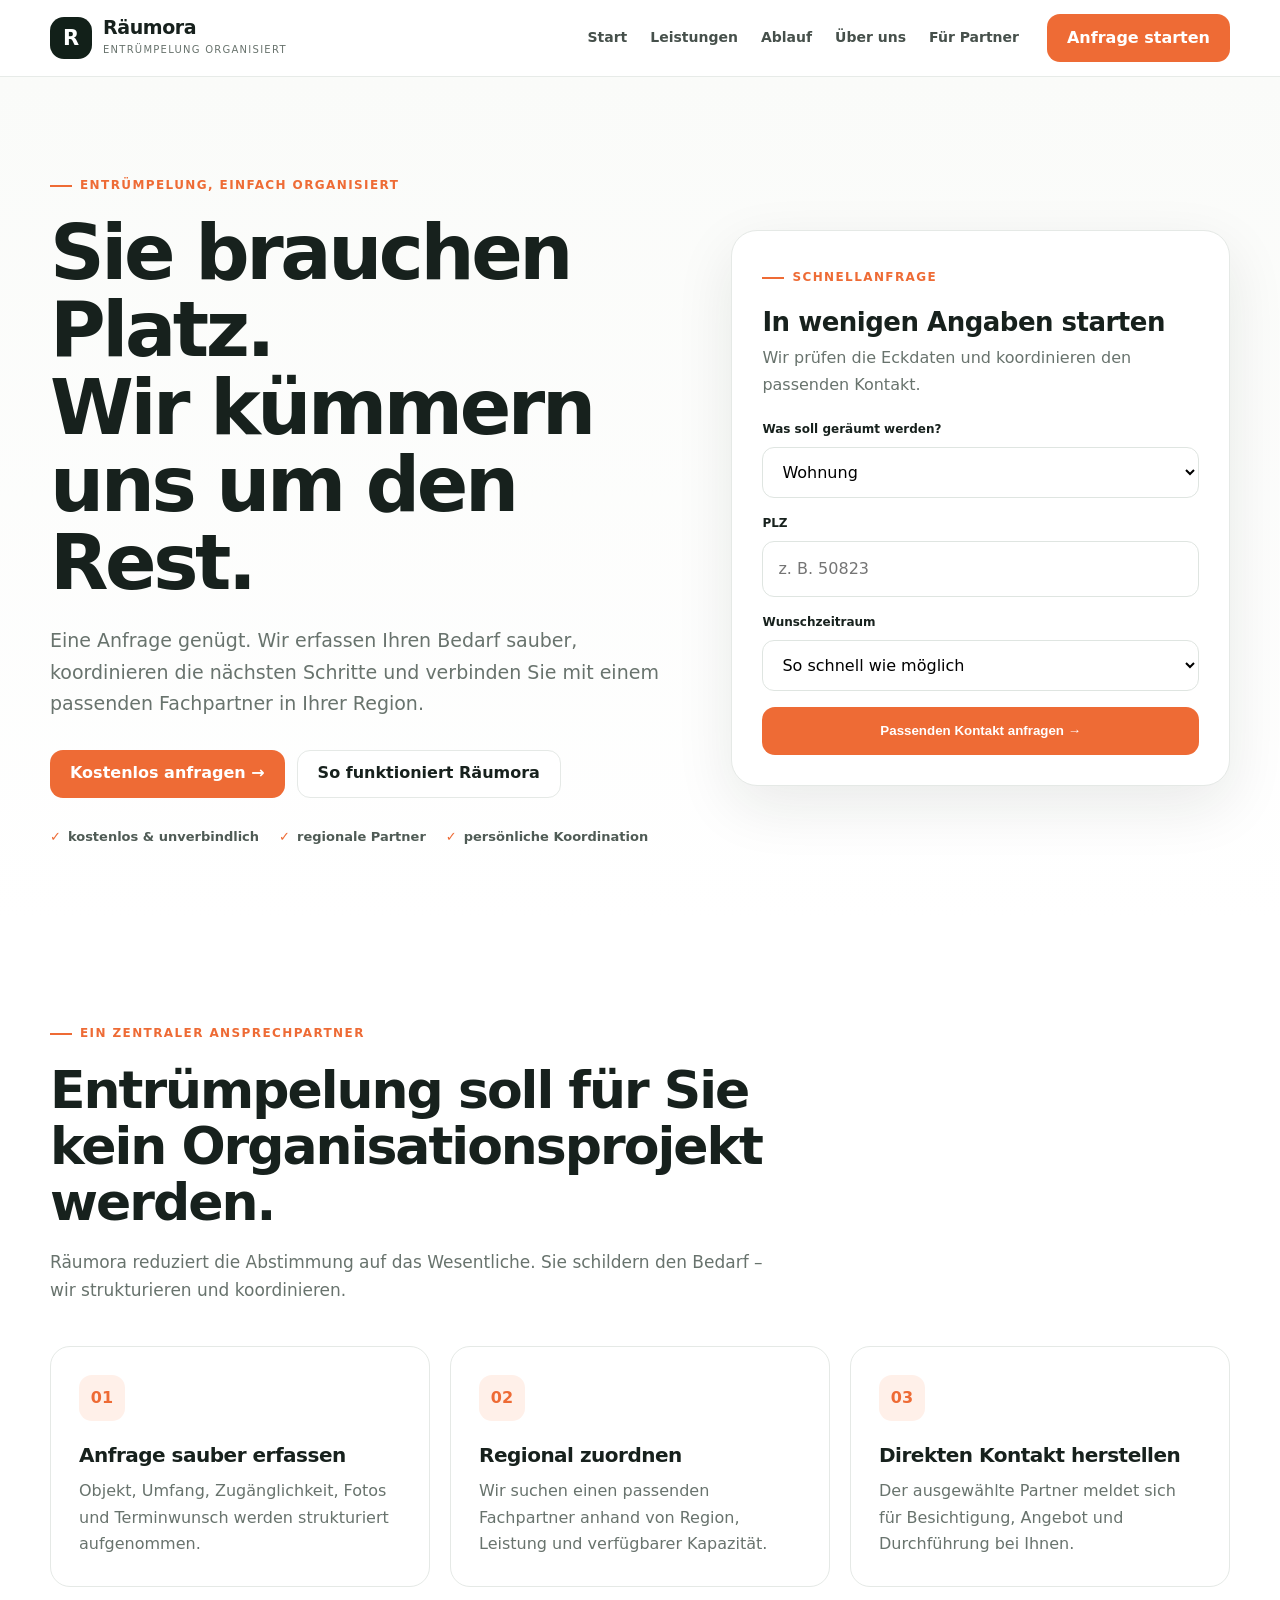
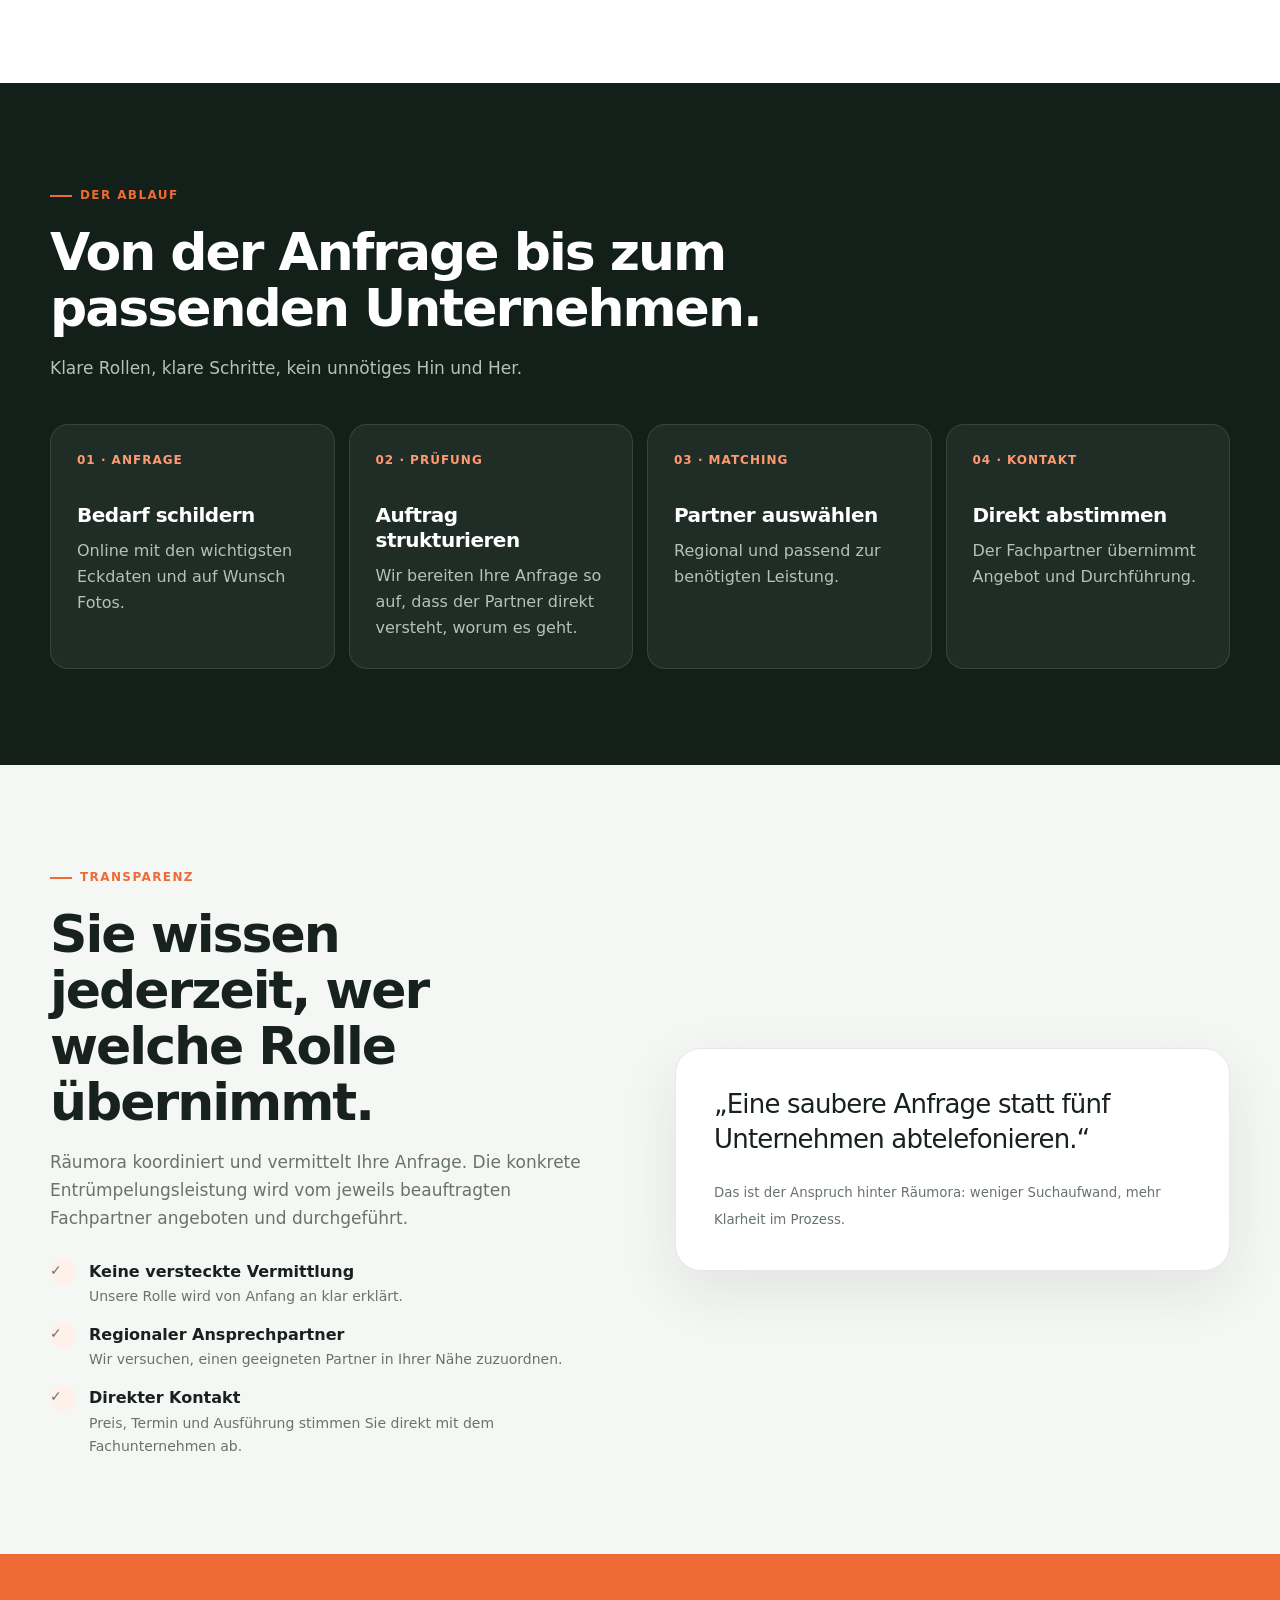
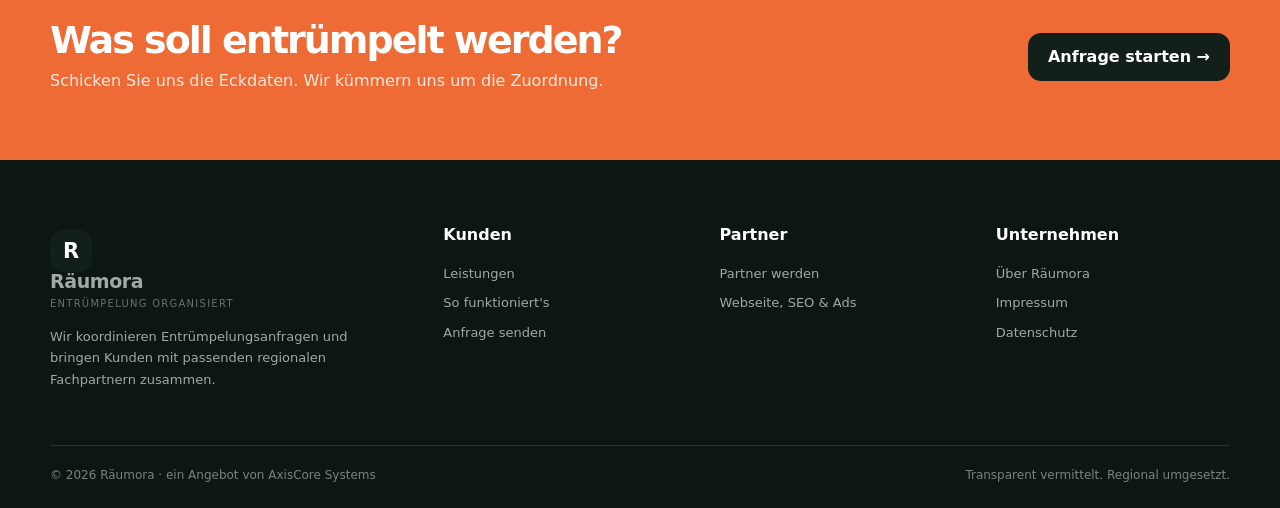
==== commit 1b975884: "Project Update" ====
--- a/index.html
+++ b/index.html
@@ -1 +1,39 @@
-<!doctype html><html lang="de"><head><meta charset="utf-8"><meta name="viewport" content="width=device-width,initial-scale=1"><title>Räumora | Entrümpelung einfach organisiert</title><meta name="description" content="Räumora organisiert Ihre Entrümpelungsanfrage und verbindet Sie mit einem passenden regionalen Fachpartner – persönlich, transparent und unkompliziert."><link rel="stylesheet" href="css/style.css"></head><body><header class="header"><div class="container nav"><a class="brand" href="index.html"><span class="mark" aria-hidden="true"><svg viewBox="0 0 32 32" role="img"><path d="M8 23V9h8.2c4.8 0 7.8 2.4 7.8 6.3 0 2.7-1.4 4.7-3.9 5.7L25 23h-5.2l-4.2-1.8H13V23H8Zm5-6h3.2c1.8 0 2.8-.7 2.8-1.9 0-1.3-1-1.9-2.8-1.9H13V17Z" fill="currentColor"/></svg></span><span class="brand-copy"><b>RÄUMORA</b><small>ENTRÜMPELUNG & PARTNERNETZWERK</small></span></a><button class="menu" id="menuButton" aria-label="Menü">☰</button><nav id="navigation"><a href="index.html" class="active">Start</a><a href="leistungen.html" class="">Leistungen</a><a href="ablauf.html" class="">Ablauf</a><a href="ueber-uns.html" class="">Über uns</a><a href="b2b.html" class="">Für Partner</a><a href="anfrage.html" class="">Anfrage</a></nav><a class="btn small" href="anfrage.html">Kostenlos anfragen</a></div></header><main><section class="hero"><div class="container hero-grid"><div><span class="kicker">Entrümpelung einfach organisiert</span><h1>Sie brauchen Platz.<br><span>Räumora kümmert sich um den Rest.</span></h1><p class="lead">Eine Anfrage, ein zentraler Ansprechpartner, ein passender regionaler Fachpartner. Wir koordinieren Ihre Entrümpelungsanfrage transparent und sorgen dafür, dass Sie schnell mit einem geeigneten Unternehmen in Ihrer Nähe verbunden werden.</p><div class="actions"><a class="btn" href="anfrage.html">Entrümpelung anfragen →</a><a class="btn ghost" href="tel:+4917631664802">Persönlich sprechen</a></div><div class="micro"><span>✓ Kostenlos & unverbindlich</span><span>✓ Regionale Partner</span><span>✓ Persönliche Koordination</span></div></div><div class="panel"><span class="eyebrow">Schnellanfrage</span><h2>In 2 Minuten starten</h2><p>Wir prüfen Ihre Eckdaten und koordinieren den passenden Ansprechpartner.</p><form class="form" action="anfrage.html"><label>Was soll geräumt werden?</label><select><option>Wohnung</option><option>Haus</option><option>Keller / Dachboden</option><option>Garage</option><option>Gewerbe</option></select><label>PLZ</label><input placeholder="z. B. 50823"><label>Wann?</label><select><option>So schnell wie möglich</option><option>In den nächsten 7 Tagen</option><option>In den nächsten 30 Tagen</option><option>Termin flexibel</option></select><button class="btn" style="width:100%;margin-top:16px">Passenden Partner finden →</button></form></div></div></section><section class="trust"><div class="container trust-grid"><div><b>1 Anfrage</b><span>statt selbst Anbieter zu suchen</span></div><div><b>Regional</b><span>passende Fachpartner</span></div><div><b>Persönlich</b><span>zentraler Ansprechpartner</span></div><div><b>Transparent</b><span>Vermittlung klar erklärt</span></div></div></section><section class="section"><div class="container"><div class="head"><span class="eyebrow">Full-Service-Koordination</span><h2>Entrümpelung soll für Sie kein Projekt werden.</h2><p>Sie sagen uns, was erledigt werden muss. Wir strukturieren die Anfrage, berücksichtigen Ort, Umfang und Termin und bringen Sie mit einem geeigneten Partner zusammen.</p></div><div class="cards"><div class="card"><div class="ico">01</div><h3>Anfrage aufnehmen</h3><p>Fotos, Objektart, Größe, Zugänglichkeit und Wunschzeitraum – sauber erfasst, damit keine Zeit verloren geht.</p></div><div class="card"><div class="ico">02</div><h3>Partner zuordnen</h3><p>Wir suchen innerhalb unseres Netzwerks nach einem regional passenden Dienstleister für den konkreten Auftrag.</p></div><div class="card"><div class="ico">03</div><h3>Kontakt herstellen</h3><p>Der passende Partner meldet sich telefonisch oder per E-Mail und stimmt Besichtigung, Angebot und Durchführung mit Ihnen ab.</p></div></div></div></section><section class="section dark"><div class="container"><div class="head"><span class="eyebrow">Unser Anspruch</span><h2>Ein Ansprechpartner. Klare Abläufe. Regionale Umsetzung.</h2><p>Räumora ist bewusst mehr als ein anonymer Leadverteiler. Unser Ziel ist eine hochwertige Vermittlung mit sauber aufgenommenen Anforderungen und einem Partner, der zum Auftrag passt.</p></div><div class="steps"><div class="step"><span class="num">01 / Anfrage</span><h3>Sie schildern den Bedarf</h3><p>Online oder telefonisch.</p></div><div class="step"><span class="num">02 / Prüfung</span><h3>Wir strukturieren den Auftrag</h3><p>Damit der Partner sofort weiß, worum es geht.</p></div><div class="step"><span class="num">03 / Matching</span><h3>Regionalen Partner auswählen</h3><p>Passend zu Region, Kapazität und Leistungsart.</p></div><div class="step"><span class="num">04 / Übergabe</span><h3>Direkter Kontakt</h3><p>Der Fachpartner übernimmt Angebot und Durchführung.</p></div></div></div></section><section class="section"><div class="container split"><div><span class="eyebrow">Transparenz</span><h2>Sie wissen von Anfang an, wer welche Rolle übernimmt.</h2><p>AxisCore Systems koordiniert und vermittelt Ihre Anfrage. Die konkrete Entrümpelungsleistung wird durch den jeweils beauftragten Fachpartner erbracht. Vor einer Weitergabe Ihrer Kontaktdaten informieren wir transparent über die Vermittlung und holen die erforderliche Einwilligung ein.</p><div class="feature-list"><div>Kein verstecktes Vermittlungsmodell</div><div>Direkter Kontakt zum ausführenden Unternehmen</div><div>Klare Anfrage- und Kontaktdaten</div><div>Regionale Zuordnung statt beliebiger Massenverteilung</div></div></div><div class="quote"><strong>„Sie müssen nicht fünf Unternehmen abtelefonieren. Sie stellen eine saubere Anfrage – wir koordinieren den passenden Kontakt.“</strong><p>So soll sich Entrümpelung aus Kundensicht anfühlen: einfach, nachvollziehbar und organisiert.</p><a class="btn" href="anfrage.html">Anfrage starten</a></div></div></section><section class="cta"><div class="container cta-row"><div><h2>Was soll entrümpelt werden?</h2><p>Schicken Sie uns die Eckdaten. Wir kümmern uns um die Zuordnung.</p></div><a class="btn ghost" href="anfrage.html">Kostenlos anfragen →</a></div></section></main><footer><div class="container foot"><div><a class="brand" href="index.html"><span class="mark" aria-hidden="true"><svg viewBox="0 0 32 32" role="img"><path d="M8 23V9h8.2c4.8 0 7.8 2.4 7.8 6.3 0 2.7-1.4 4.7-3.9 5.7L25 23h-5.2l-4.2-1.8H13V23H8Zm5-6h3.2c1.8 0 2.8-.7 2.8-1.9 0-1.3-1-1.9-2.8-1.9H13V17Z" fill="currentColor"/></svg></span><span class="brand-copy"><b>RÄUMORA</b><small>ENTRÜMPELUNG & PARTNERNETZWERK</small></span></a><p>Persönliche Koordination von Entrümpelungsanfragen. Wir bringen Kunden mit passenden regionalen Fachpartnern zusammen und begleiten die Anfrage vom Erstkontakt bis zur Vermittlung.</p></div><div><h4>Kunden</h4><a href="leistungen.html">Leistungen</a><a href="ablauf.html">Ablauf</a><a href="ueber-uns.html">Über Räumora</a><a href="anfrage.html">Anfrage senden</a></div><div><h4>Partner</h4><a href="b2b.html">Partner werden</a><a href="b2b.html#marketing">Webseite, SEO & Ads</a><a href="b2b.html#anmeldung">B2B-Anfrage</a></div><div><h4>AxisCore Systems</h4><p>Marie-Curie-Str. 8<br>50321 Brühl</p><a href="mailto:info@axiscore-systems.de">info@axiscore-systems.de</a><a href="tel:+4917631664802">+49 176 31664802</a></div></div><div class="container bottom"><span>© 2026 Räumora · ein Angebot von AxisCore Systems</span><div><a href="impressum.html">Impressum</a><a href="datenschutz.html">Datenschutz</a></div></div></footer><script src="js/main.js"></script></body></html>+<!doctype html><html lang="de"><head><meta charset="utf-8"><meta name="viewport" content="width=device-width,initial-scale=1">
+<title>Räumora | Entrümpelung einfach organisiert</title><meta name="description" content="Räumora organisiert Entrümpelungsanfragen und vermittelt passende regionale Fachpartner."><link rel="stylesheet" href="assets/style.css"></head><body><header class="site-header"><div class="wrap nav">
+<a class="brand" href="index.html"><span class="brandmark">R</span><span class="brandtext"><strong>Räumora</strong><small>ENTRÜMPELUNG ORGANISIERT</small></span></a>
+<nav class="links"><a href="index.html">Start</a><a href="leistungen.html">Leistungen</a><a href="ablauf.html">Ablauf</a><a href="ueber-uns.html">Über uns</a><a href="b2b.html">Für Partner</a></nav>
+<a class="btn" href="anfrage.html">Anfrage starten</a><button class="menu" aria-label="Menü">☰</button>
+</div></header>
+<main>
+<section class="hero"><div class="wrap hero-grid"><div>
+<div class="kicker">Entrümpelung, einfach organisiert</div>
+<h1>Sie brauchen Platz.<br>Wir kümmern uns um den Rest.</h1>
+<p class="lead">Eine Anfrage genügt. Wir erfassen Ihren Bedarf sauber, koordinieren die nächsten Schritte und verbinden Sie mit einem passenden Fachpartner in Ihrer Region.</p>
+<div class="actions"><a class="btn" href="anfrage.html">Kostenlos anfragen →</a><a class="btn ghost" href="ablauf.html">So funktioniert Räumora</a></div>
+<div class="micro"><span><i>✓</i> kostenlos & unverbindlich</span><span><i>✓</i> regionale Partner</span><span><i>✓</i> persönliche Koordination</span></div>
+</div>
+<form class="panel" data-demo><div class="kicker">Schnellanfrage</div><h3>In wenigen Angaben starten</h3><p>Wir prüfen die Eckdaten und koordinieren den passenden Kontakt.</p>
+<div class="field"><label>Was soll geräumt werden?</label><select><option>Wohnung</option><option>Haus</option><option>Keller / Dachboden</option><option>Garage</option><option>Gewerbefläche</option></select></div>
+<div class="field"><label>PLZ</label><input placeholder="z. B. 50823"></div>
+<div class="field"><label>Wunschzeitraum</label><select><option>So schnell wie möglich</option><option>Innerhalb 7 Tagen</option><option>Innerhalb 30 Tagen</option><option>Flexibel</option></select></div>
+<button class="btn" style="width:100%">Passenden Kontakt anfragen →</button></form>
+</div></section>
+
+<section class="section"><div class="wrap"><div class="head"><div class="kicker">Ein zentraler Ansprechpartner</div><h2>Entrümpelung soll für Sie kein Organisationsprojekt werden.</h2><p class="sub">Räumora reduziert die Abstimmung auf das Wesentliche. Sie schildern den Bedarf – wir strukturieren und koordinieren.</p></div>
+<div class="cards"><article class="card"><div class="icon">01</div><h3>Anfrage sauber erfassen</h3><p>Objekt, Umfang, Zugänglichkeit, Fotos und Terminwunsch werden strukturiert aufgenommen.</p></article>
+<article class="card"><div class="icon">02</div><h3>Regional zuordnen</h3><p>Wir suchen einen passenden Fachpartner anhand von Region, Leistung und verfügbarer Kapazität.</p></article>
+<article class="card"><div class="icon">03</div><h3>Direkten Kontakt herstellen</h3><p>Der ausgewählte Partner meldet sich für Besichtigung, Angebot und Durchführung bei Ihnen.</p></article></div></div></section>
+
+<section class="section dark"><div class="wrap"><div class="head"><div class="kicker">Der Ablauf</div><h2>Von der Anfrage bis zum passenden Unternehmen.</h2><p class="sub">Klare Rollen, klare Schritte, kein unnötiges Hin und Her.</p></div>
+<div class="process"><div class="item"><div class="num">01 · ANFRAGE</div><h3>Bedarf schildern</h3><p>Online mit den wichtigsten Eckdaten und auf Wunsch Fotos.</p></div><div class="item"><div class="num">02 · PRÜFUNG</div><h3>Auftrag strukturieren</h3><p>Wir bereiten Ihre Anfrage so auf, dass der Partner direkt versteht, worum es geht.</p></div><div class="item"><div class="num">03 · MATCHING</div><h3>Partner auswählen</h3><p>Regional und passend zur benötigten Leistung.</p></div><div class="item"><div class="num">04 · KONTAKT</div><h3>Direkt abstimmen</h3><p>Der Fachpartner übernimmt Angebot und Durchführung.</p></div></div></div></section>
+
+<section class="section soft"><div class="wrap split"><div><div class="kicker">Transparenz</div><h2>Sie wissen jederzeit, wer welche Rolle übernimmt.</h2><p class="sub">Räumora koordiniert und vermittelt Ihre Anfrage. Die konkrete Entrümpelungsleistung wird vom jeweils beauftragten Fachpartner angeboten und durchgeführt.</p>
+<div class="points"><div class="point"><span class="check">✓</span><div><strong>Keine versteckte Vermittlung</strong><span>Unsere Rolle wird von Anfang an klar erklärt.</span></div></div><div class="point"><span class="check">✓</span><div><strong>Regionaler Ansprechpartner</strong><span>Wir versuchen, einen geeigneten Partner in Ihrer Nähe zuzuordnen.</span></div></div><div class="point"><span class="check">✓</span><div><strong>Direkter Kontakt</strong><span>Preis, Termin und Ausführung stimmen Sie direkt mit dem Fachunternehmen ab.</span></div></div></div></div>
+<div class="quote"><blockquote>„Eine saubere Anfrage statt fünf Unternehmen abtelefonieren.“</blockquote><small>Das ist der Anspruch hinter Räumora: weniger Suchaufwand, mehr Klarheit im Prozess.</small></div></div></section>
+<section class="band"><div class="wrap inner"><div><h2>Was soll entrümpelt werden?</h2><p>Schicken Sie uns die Eckdaten. Wir kümmern uns um die Zuordnung.</p></div><a class="btn dark" href="anfrage.html">Anfrage starten →</a></div></section>
+</main><footer><div class="wrap"><div class="footgrid">
+<div><a class="brand" href="index.html"><span class="brandmark">R</span><span class="brandtext"><strong>Räumora</strong><small>ENTRÜMPELUNG ORGANISIERT</small></span></a><p>Wir koordinieren Entrümpelungsanfragen und bringen Kunden mit passenden regionalen Fachpartnern zusammen.</p></div>
+<div><h4>Kunden</h4><a href="leistungen.html">Leistungen</a><a href="ablauf.html">So funktioniert's</a><a href="anfrage.html">Anfrage senden</a></div>
+<div><h4>Partner</h4><a href="b2b.html">Partner werden</a><a href="b2b.html#marketing">Webseite, SEO & Ads</a></div>
+<div><h4>Unternehmen</h4><a href="ueber-uns.html">Über Räumora</a><a href="impressum.html">Impressum</a><a href="datenschutz.html">Datenschutz</a></div>
+</div><div class="legal"><span>© 2026 Räumora · ein Angebot von AxisCore Systems</span><span>Transparent vermittelt. Regional umgesetzt.</span></div></div></footer><script src="assets/main.js"></script></body></html>
--- a/assets/style.css
+++ b/assets/style.css
@@ -0,0 +1,49 @@
+
+:root{
+  --ink:#17211d;--muted:#68736d;--line:#e5e9e6;--paper:#fff;--soft:#f5f7f5;
+  --brand:#ee6b35;--brand2:#d95420;--dark:#122019;--radius:22px;--shadow:0 20px 60px rgba(18,32,25,.09)
+}
+*{box-sizing:border-box}
+html{scroll-behavior:smooth}
+body{margin:0;font-family:Inter,ui-sans-serif,system-ui,-apple-system,BlinkMacSystemFont,"Segoe UI",sans-serif;color:var(--ink);background:var(--paper);line-height:1.65}
+a{color:inherit;text-decoration:none}
+img{max-width:100%;display:block}
+.wrap{width:min(1180px,calc(100% - 40px));margin:auto}
+.site-header{position:sticky;top:0;z-index:50;background:rgba(255,255,255,.94);backdrop-filter:blur(16px);border-bottom:1px solid rgba(229,233,230,.9)}
+.nav{height:76px;display:flex;align-items:center;gap:28px}
+.brand{display:flex;align-items:center;gap:11px;min-width:max-content}
+.brandmark{width:42px;height:42px;border-radius:14px;background:var(--dark);color:#fff;display:grid;place-items:center;font-weight:900;font-size:21px}
+.brandtext strong{display:block;font-size:19px;letter-spacing:-.4px;line-height:1.05}.brandtext small{display:block;color:var(--muted);font-size:10px;letter-spacing:1.25px;margin-top:4px}
+.links{display:flex;gap:23px;align-items:center;margin-left:auto}.links a{font-size:14px;font-weight:650;color:#46504b}.links a:hover,.links a.active{color:var(--brand)}
+.btn{display:inline-flex;align-items:center;justify-content:center;gap:8px;min-height:48px;padding:0 20px;border-radius:13px;background:var(--brand);color:#fff;font-weight:800;border:0;cursor:pointer;transition:.2s}
+.btn:hover{background:var(--brand2);transform:translateY(-1px)}.btn.ghost{background:#fff;color:var(--ink);border:1px solid var(--line)}.btn.dark{background:var(--dark)}
+.menu{display:none;margin-left:auto;border:0;background:none;font-size:26px}
+.hero{padding:92px 0 74px;background:linear-gradient(180deg,#fafbf9 0%,#fff 100%)}
+.hero-grid{display:grid;grid-template-columns:1.1fr .9fr;gap:72px;align-items:center}
+.kicker{display:inline-flex;align-items:center;gap:8px;font-size:12px;font-weight:850;letter-spacing:1.4px;text-transform:uppercase;color:var(--brand);margin-bottom:18px}
+.kicker:before{content:"";width:22px;height:2px;background:var(--brand)}
+h1,h2,h3,p{overflow-wrap:normal;word-break:normal;hyphens:none}
+h1{font-size:clamp(46px,6vw,76px);line-height:1.02;letter-spacing:-3.4px;margin:0 0 24px;max-width:820px}
+h2{font-size:clamp(34px,4.2vw,52px);line-height:1.08;letter-spacing:-2px;margin:0 0 18px}
+h3{font-size:20px;line-height:1.25;letter-spacing:-.5px;margin:0 0 10px}
+.lead{font-size:19px;color:var(--muted);max-width:700px;margin:0 0 30px}
+.actions{display:flex;gap:12px;flex-wrap:wrap}
+.micro{display:flex;gap:20px;flex-wrap:wrap;margin-top:28px;color:#4f5b55;font-size:13px;font-weight:700}.micro span{display:flex;gap:7px;align-items:center}.micro i{font-style:normal;color:var(--brand)}
+.panel{background:#fff;border:1px solid var(--line);border-radius:26px;padding:30px;box-shadow:var(--shadow)}
+.panel h3{font-size:26px;margin-bottom:7px}.panel>p{color:var(--muted);margin:0 0 22px}
+.field{margin:0 0 16px}.field label{display:block;font-size:12px;font-weight:800;margin-bottom:7px}.field input,.field select,.field textarea{width:100%;border:1px solid #dfe5e1;border-radius:12px;padding:14px 15px;font:inherit;background:#fff;outline:none}.field textarea{min-height:140px;resize:vertical}.field input:focus,.field select:focus,.field textarea:focus{border-color:var(--brand);box-shadow:0 0 0 3px rgba(238,107,53,.11)}
+.section{padding:96px 0}.section.soft{background:var(--soft)}.section.dark{background:var(--dark);color:#fff}.section.dark .sub{color:#b6c1bb}
+.head{max-width:720px;margin-bottom:42px}.sub{color:var(--muted);font-size:17px;margin:0}
+.cards{display:grid;grid-template-columns:repeat(3,1fr);gap:20px}.card{background:#fff;border:1px solid var(--line);border-radius:20px;padding:28px;min-width:0}.card p{color:var(--muted);margin:0}.icon{width:46px;height:46px;border-radius:13px;background:#fff0e9;color:var(--brand);display:grid;place-items:center;font-weight:900;margin-bottom:22px}
+.process{display:grid;grid-template-columns:repeat(4,1fr);gap:14px}.process .item{padding:26px;border-radius:18px;background:rgba(255,255,255,.06);border:1px solid rgba(255,255,255,.11)}.num{font-size:12px;font-weight:900;color:#ff9a70;letter-spacing:1px;margin-bottom:32px}.process p{color:#b6c1bb;margin:0}
+.split{display:grid;grid-template-columns:1fr 1fr;gap:70px;align-items:center}
+.points{display:grid;gap:14px;margin-top:26px}.point{display:flex;gap:13px;align-items:flex-start}.check{flex:0 0 26px;height:26px;border-radius:50%;background:#fff0e9;color:var(--brand);display:grid;place-items:center;font-size:13px;font-weight:900}.point strong{display:block}.point span{display:block;color:var(--muted);font-size:14px}
+.quote{background:#fff;border:1px solid var(--line);border-radius:26px;padding:38px;box-shadow:var(--shadow)}.quote blockquote{font-size:26px;line-height:1.35;letter-spacing:-.8px;margin:0 0 22px}.quote small{color:var(--muted)}
+.band{padding:66px 0;background:var(--brand);color:#fff}.band .inner{display:flex;align-items:center;justify-content:space-between;gap:30px}.band h2{font-size:38px;margin:0}.band p{margin:7px 0 0;color:#ffe8de}
+.pagehero{padding:72px 0 54px;background:var(--soft)}.pagehero h1{font-size:clamp(42px,5vw,62px);max-width:900px}.pagehero .lead{margin-bottom:0}
+.prose{max-width:820px}.prose h2{font-size:30px;letter-spacing:-1px;margin-top:42px}.prose h3{margin-top:28px}.prose p,.prose li{color:#505c56}
+.formgrid{display:grid;grid-template-columns:1fr 1fr;gap:14px}.span2{grid-column:1/-1}.consent{font-size:12px;color:var(--muted);display:flex;gap:10px;align-items:flex-start}.consent input{margin-top:5px}
+.b2bhero{background:var(--dark);color:#fff}.b2bhero .lead{color:#b6c1bb}
+footer{background:#0d1712;color:#fff;padding:62px 0 22px}.footgrid{display:grid;grid-template-columns:1.5fr 1fr 1fr 1fr;gap:42px}.footgrid p,.footgrid a{color:#9eaaa4;font-size:13px}.footgrid a{display:block;margin:8px 0}.footgrid h4{margin:0 0 14px}.legal{border-top:1px solid #26332c;margin-top:42px;padding-top:20px;display:flex;justify-content:space-between;gap:20px;color:#77847e;font-size:12px}
+@media(max-width:900px){.links,.nav>.btn{display:none}.menu{display:block}.links.open{display:flex;position:absolute;top:76px;left:0;right:0;background:#fff;padding:24px 20px;flex-direction:column;align-items:flex-start;border-bottom:1px solid var(--line)}.hero-grid,.split{grid-template-columns:1fr;gap:42px}.cards{grid-template-columns:1fr 1fr}.process{grid-template-columns:1fr 1fr}.footgrid{grid-template-columns:1fr 1fr}h1{letter-spacing:-2.2px}}
+@media(max-width:620px){.wrap{width:min(100% - 28px,1180px)}.hero{padding:58px 0}.section{padding:70px 0}.cards,.process,.formgrid,.footgrid{grid-template-columns:1fr}.span2{grid-column:auto}.band .inner,.legal{flex-direction:column;align-items:flex-start}.panel,.quote{padding:23px}.micro{display:grid;gap:9px}h1{font-size:43px;letter-spacing:-1.8px}.pagehero h1{font-size:40px}.links.open{gap:16px}}
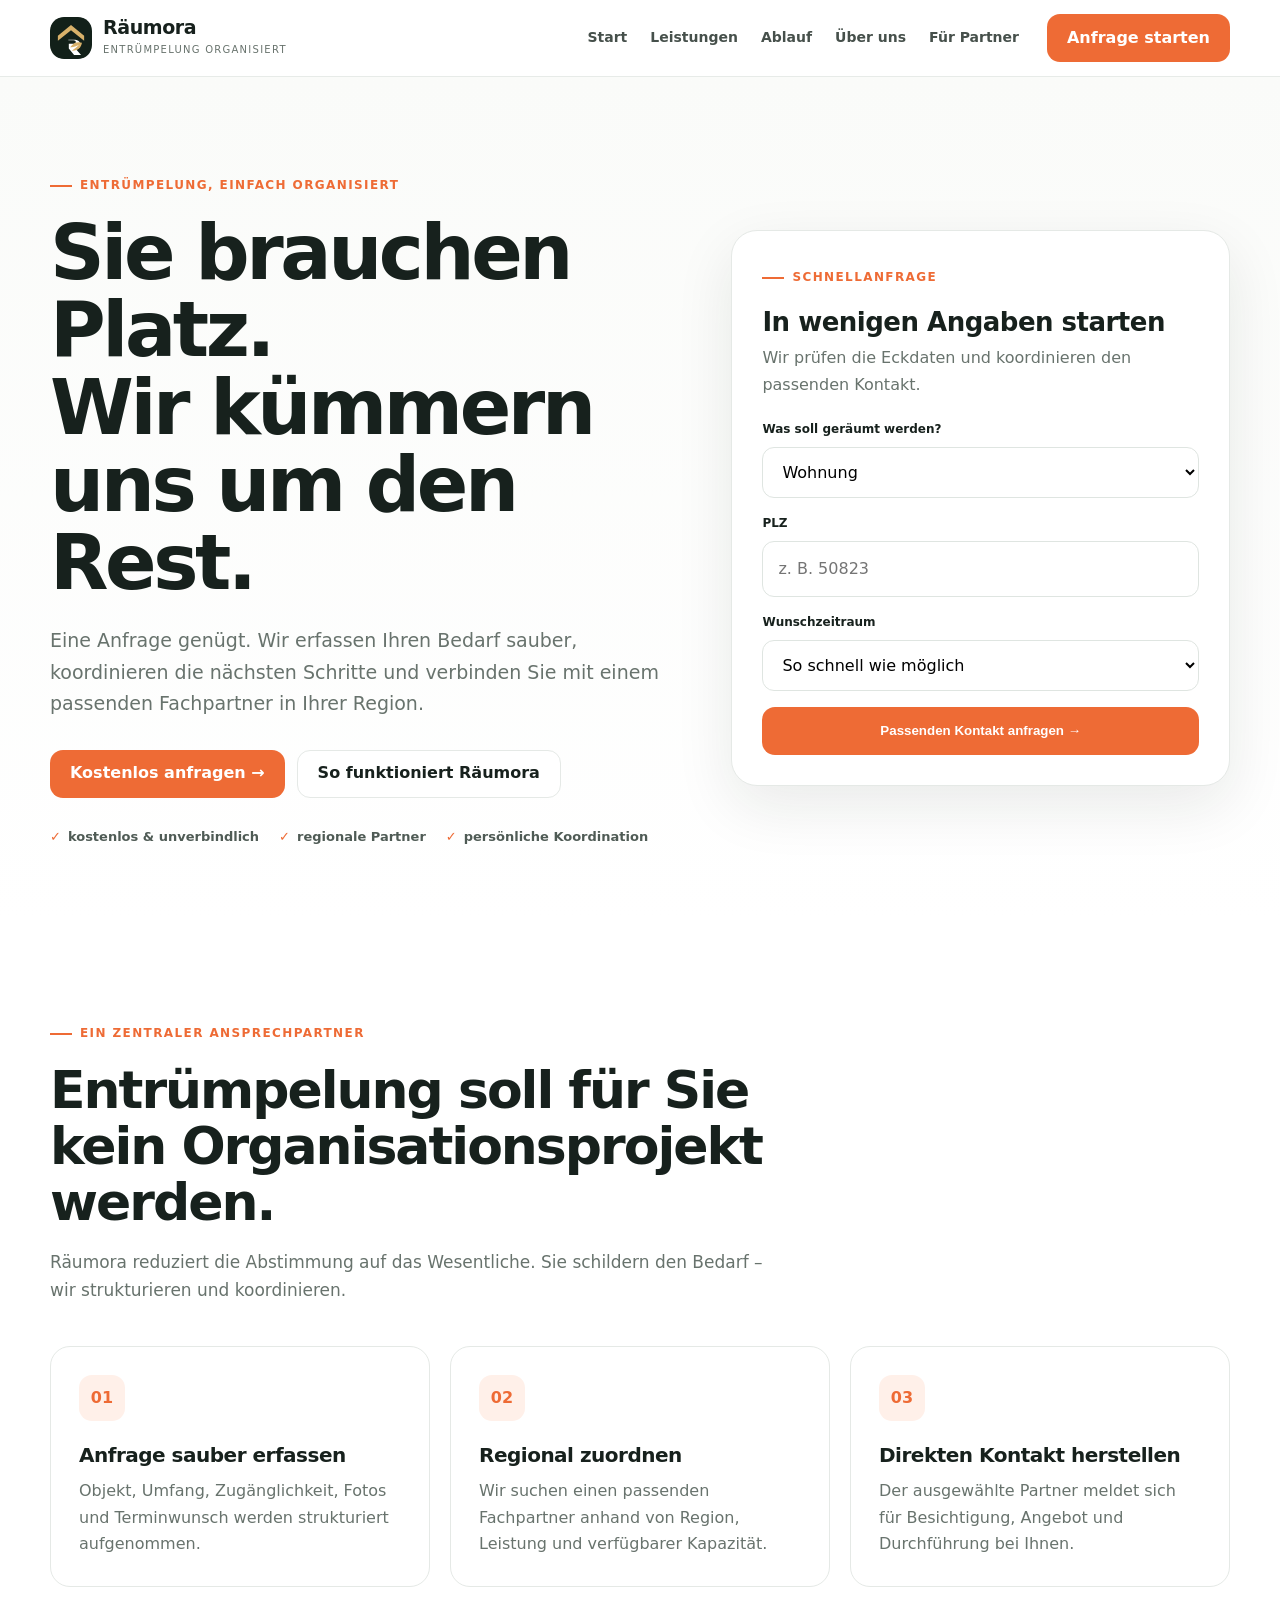
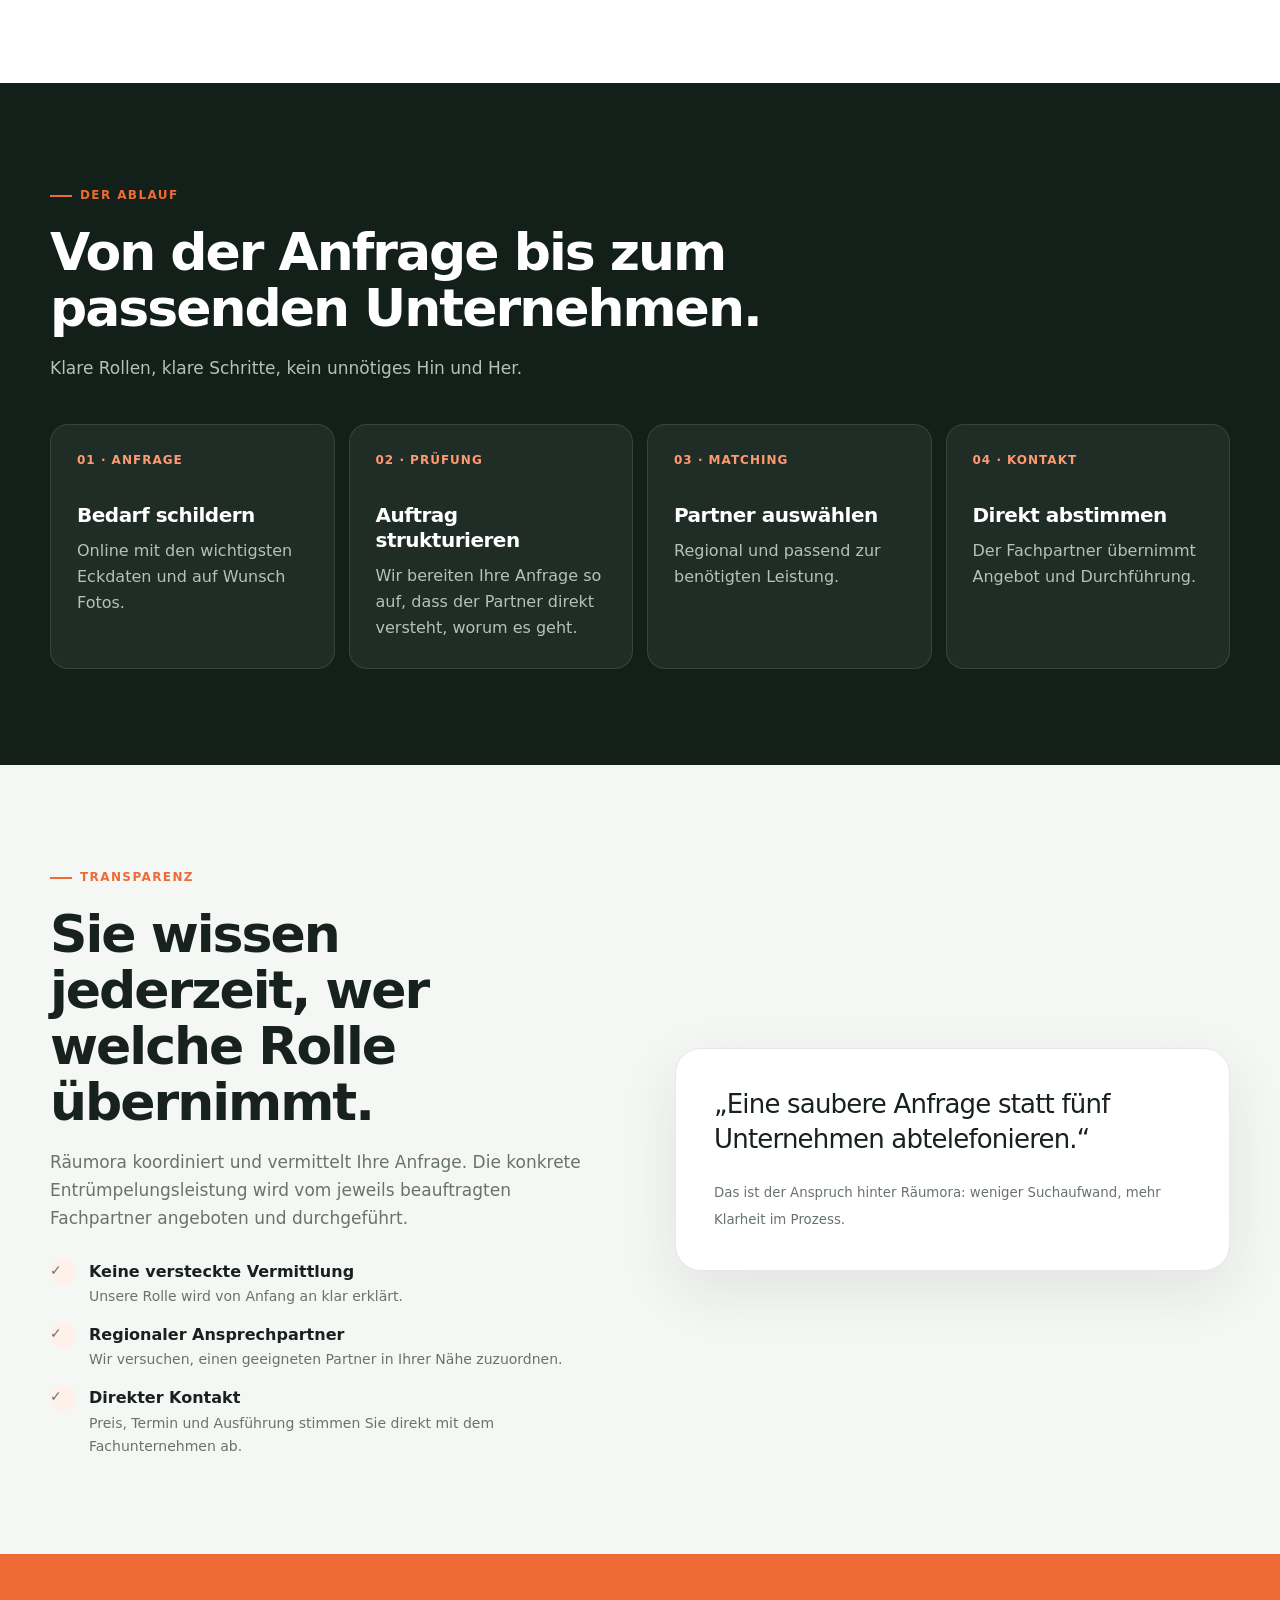
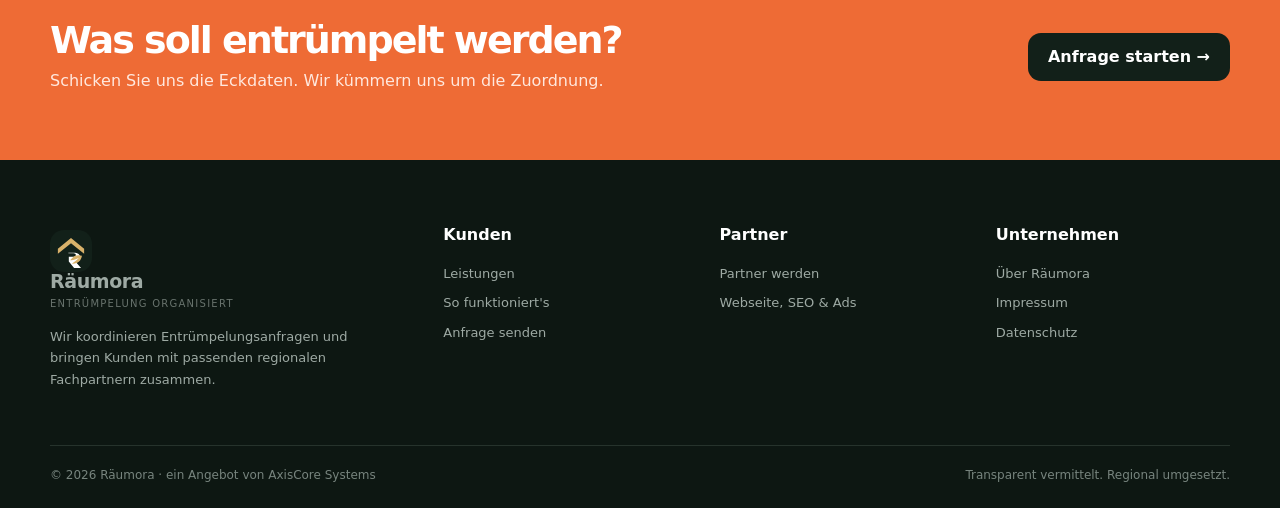
==== commit b10cb339: "Project Update" ====
--- a/index.html
+++ b/index.html
@@ -1,6 +1,6 @@
 <!doctype html><html lang="de"><head><meta charset="utf-8"><meta name="viewport" content="width=device-width,initial-scale=1">
-<title>Räumora | Entrümpelung einfach organisiert</title><meta name="description" content="Räumora organisiert Entrümpelungsanfragen und vermittelt passende regionale Fachpartner."><link rel="stylesheet" href="assets/style.css"></head><body><header class="site-header"><div class="wrap nav">
-<a class="brand" href="index.html"><span class="brandmark">R</span><span class="brandtext"><strong>Räumora</strong><small>ENTRÜMPELUNG ORGANISIERT</small></span></a>
+<title>Räumora | Entrümpelung einfach organisiert</title><link rel="icon" href="assets/favicon.svg" type="image/svg+xml"><link rel="icon" href="assets/favicon-32.png" sizes="32x32" type="image/png"><link rel="apple-touch-icon" href="assets/apple-touch-icon.png"><meta name="description" content="Räumora organisiert Entrümpelungsanfragen und vermittelt passende regionale Fachpartner."><link rel="stylesheet" href="assets/style.css"></head><body><header class="site-header"><div class="wrap nav">
+<a class="brand" href="index.html"><span class="brandmark"><img src="assets/logo.svg" alt="" width="42" height="42"></span><span class="brandtext"><strong>Räumora</strong><small>ENTRÜMPELUNG ORGANISIERT</small></span></a>
 <nav class="links"><a href="index.html">Start</a><a href="leistungen.html">Leistungen</a><a href="ablauf.html">Ablauf</a><a href="ueber-uns.html">Über uns</a><a href="b2b.html">Für Partner</a></nav>
 <a class="btn" href="anfrage.html">Anfrage starten</a><button class="menu" aria-label="Menü">☰</button>
 </div></header>
@@ -32,7 +32,7 @@
 <div class="quote"><blockquote>„Eine saubere Anfrage statt fünf Unternehmen abtelefonieren.“</blockquote><small>Das ist der Anspruch hinter Räumora: weniger Suchaufwand, mehr Klarheit im Prozess.</small></div></div></section>
 <section class="band"><div class="wrap inner"><div><h2>Was soll entrümpelt werden?</h2><p>Schicken Sie uns die Eckdaten. Wir kümmern uns um die Zuordnung.</p></div><a class="btn dark" href="anfrage.html">Anfrage starten →</a></div></section>
 </main><footer><div class="wrap"><div class="footgrid">
-<div><a class="brand" href="index.html"><span class="brandmark">R</span><span class="brandtext"><strong>Räumora</strong><small>ENTRÜMPELUNG ORGANISIERT</small></span></a><p>Wir koordinieren Entrümpelungsanfragen und bringen Kunden mit passenden regionalen Fachpartnern zusammen.</p></div>
+<div><a class="brand" href="index.html"><span class="brandmark"><img src="assets/logo.svg" alt="" width="42" height="42"></span><span class="brandtext"><strong>Räumora</strong><small>ENTRÜMPELUNG ORGANISIERT</small></span></a><p>Wir koordinieren Entrümpelungsanfragen und bringen Kunden mit passenden regionalen Fachpartnern zusammen.</p></div>
 <div><h4>Kunden</h4><a href="leistungen.html">Leistungen</a><a href="ablauf.html">So funktioniert's</a><a href="anfrage.html">Anfrage senden</a></div>
 <div><h4>Partner</h4><a href="b2b.html">Partner werden</a><a href="b2b.html#marketing">Webseite, SEO & Ads</a></div>
 <div><h4>Unternehmen</h4><a href="ueber-uns.html">Über Räumora</a><a href="impressum.html">Impressum</a><a href="datenschutz.html">Datenschutz</a></div>
--- a/assets/style.css
+++ b/assets/style.css
@@ -47,3 +47,7 @@
 footer{background:#0d1712;color:#fff;padding:62px 0 22px}.footgrid{display:grid;grid-template-columns:1.5fr 1fr 1fr 1fr;gap:42px}.footgrid p,.footgrid a{color:#9eaaa4;font-size:13px}.footgrid a{display:block;margin:8px 0}.footgrid h4{margin:0 0 14px}.legal{border-top:1px solid #26332c;margin-top:42px;padding-top:20px;display:flex;justify-content:space-between;gap:20px;color:#77847e;font-size:12px}
 @media(max-width:900px){.links,.nav>.btn{display:none}.menu{display:block}.links.open{display:flex;position:absolute;top:76px;left:0;right:0;background:#fff;padding:24px 20px;flex-direction:column;align-items:flex-start;border-bottom:1px solid var(--line)}.hero-grid,.split{grid-template-columns:1fr;gap:42px}.cards{grid-template-columns:1fr 1fr}.process{grid-template-columns:1fr 1fr}.footgrid{grid-template-columns:1fr 1fr}h1{letter-spacing:-2.2px}}
 @media(max-width:620px){.wrap{width:min(100% - 28px,1180px)}.hero{padding:58px 0}.section{padding:70px 0}.cards,.process,.formgrid,.footgrid{grid-template-columns:1fr}.span2{grid-column:auto}.band .inner,.legal{flex-direction:column;align-items:flex-start}.panel,.quote{padding:23px}.micro{display:grid;gap:9px}h1{font-size:43px;letter-spacing:-1.8px}.pagehero h1{font-size:40px}.links.open{gap:16px}}
+
+/* Räumora brand assets */
+.brandmark{background:transparent;overflow:hidden}
+.brandmark img{display:block;width:42px;height:42px;border-radius:12px}
